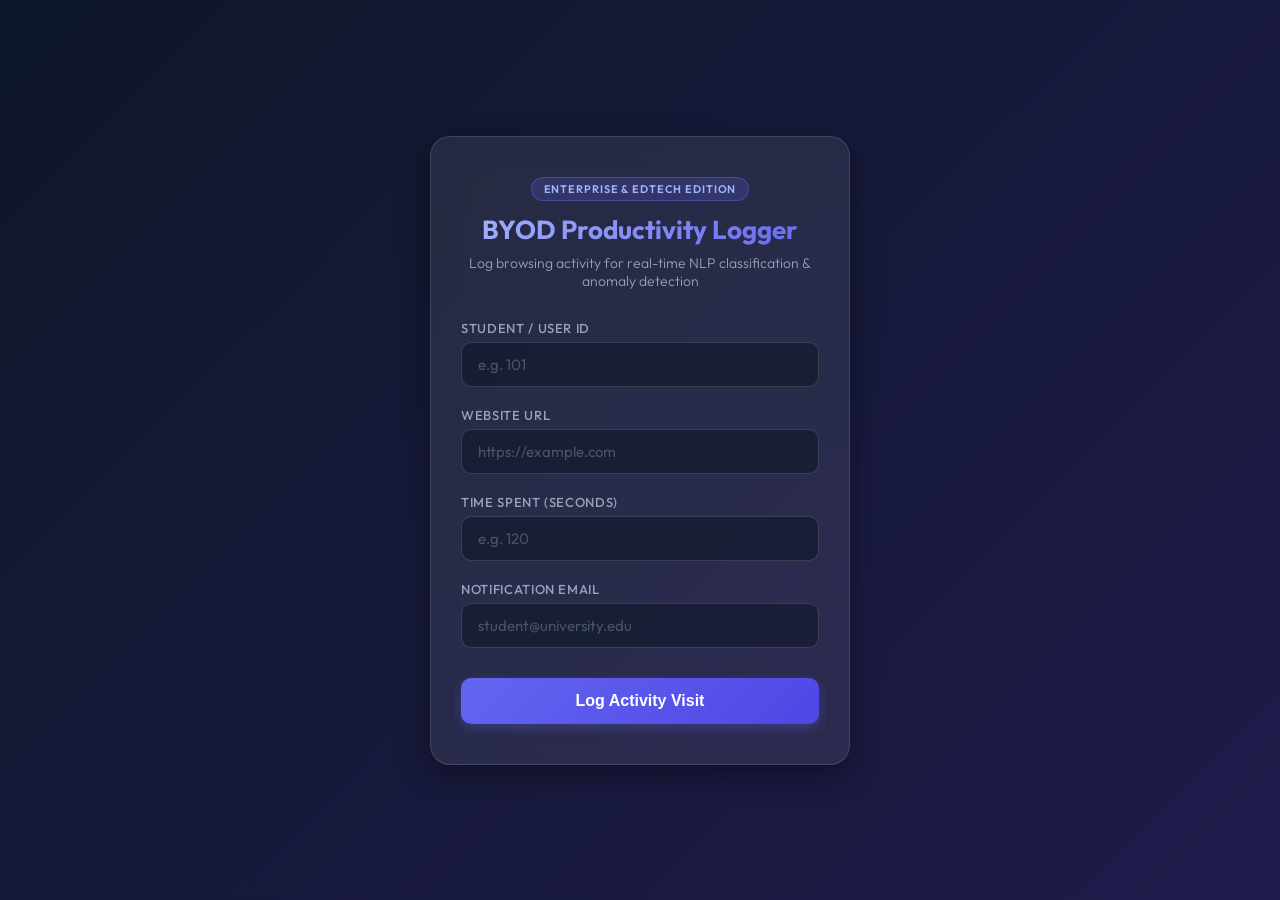
==== frontend/index.html @ 8b5ec577 "refactor: restructure architecture, modularize backend, and add deployment config" ====
<!DOCTYPE html>
<html lang="en">
<head>
    <meta charset="UTF-8">
    <meta name="viewport" content="width=device-width, initial-scale=1.0">
    <title>BYOD Productivity Logger & Anomaly Monitor</title>
    <!-- Google Fonts -->
    <link rel="preconnect" href="https://fonts.googleapis.com">
    <link rel="preconnect" href="https://fonts.gstatic.com" crossorigin>
    <link href="https://fonts.googleapis.com/css2?family=Outfit:wght@300;400;500;600;700&display=swap" rel="stylesheet">
    <!-- Link Styles -->
    <link rel="stylesheet" href="styles.css">
</head>
<body>
    <div class="container">
        <div class="badge">Enterprise & EdTech Edition</div>
        <h1>BYOD Productivity Logger</h1>
        <p class="subtitle">Log browsing activity for real-time NLP classification & anomaly detection</p>
        
        <form id="logForm">
            <label for="user_id">Student / User ID</label>
            <input type="number" id="user_id" placeholder="e.g. 101" required min="1">

            <label for="url">Website URL</label>
            <input type="url" id="url" placeholder="https://example.com" required>

            <label for="time_spent">Time Spent (seconds)</label>
            <input type="number" id="time_spent" placeholder="e.g. 120" required min="1">

            <label for="email">Notification Email</label>
            <input type="email" id="email" placeholder="student@university.edu" required>

            <button type="submit" id="submitBtn">
                <span id="btnText">Log Activity Visit</span>
                <span id="btnSpinner" class="spinner" style="display: none;"></span>
            </button>
        </form>

        <div id="responseMessage"></div>
    </div>

    <script src="app.js"></script>
</body>
</html>
---- frontend/styles.css ----
/* Modern, premium design tokens */
:root {
    --primary-color: #6366F1; /* Indigo */
    --primary-hover: #4F46E5;
    --background-gradient: linear-gradient(135deg, #0F172A 0%, #1E1B4B 100%); /* Deep rich dark gradient */
    --card-background: rgba(255, 255, 255, 0.08); /* Glassmorphism background */
    --card-border: rgba(255, 255, 255, 0.12);
    --text-primary: #F8FAFC;
    --text-secondary: #94A3B8;
    --input-bg: rgba(15, 23, 42, 0.6);
    --input-border: rgba(255, 255, 255, 0.15);
    --input-focus: #818CF8;
    --success-color: #10B981;
    --error-color: #EF4444;
}

* {
    box-sizing: border-box;
    margin: 0;
    padding: 0;
}

body {
    font-family: 'Outfit', sans-serif;
    background: var(--background-gradient);
    color: var(--text-primary);
    display: flex;
    justify-content: center;
    align-items: center;
    min-height: 100vh;
    padding: 20px;
}

.container {
    background: var(--card-background);
    backdrop-filter: blur(16px);
    -webkit-backdrop-filter: blur(16px);
    border: 1px solid var(--card-border);
    padding: 40px 30px;
    border-radius: 20px;
    box-shadow: 0 10px 30px rgba(0, 0, 0, 0.4);
    text-align: center;
    width: 100%;
    max-width: 420px;
    transition: transform 0.3s ease;
}

.container:hover {
    transform: translateY(-2px);
}

.badge {
    display: inline-block;
    padding: 4px 12px;
    border-radius: 999px;
    background: rgba(99, 102, 241, 0.2);
    border: 1px solid rgba(99, 102, 241, 0.4);
    color: #A5B4FC;
    font-size: 11px;
    font-weight: 600;
    letter-spacing: 0.08em;
    text-transform: uppercase;
    margin-bottom: 12px;
}

h1 {
    font-size: 26px;
    font-weight: 700;
    margin-bottom: 8px;
    background: linear-gradient(135deg, #A5B4FC 0%, #6366F1 100%);
    -webkit-background-clip: text;
    background-clip: text;
    color: transparent;
}

.subtitle {
    font-size: 14px;
    color: var(--text-secondary);
    margin-bottom: 30px;
    font-weight: 300;
}

form {
    display: flex;
    flex-direction: column;
    text-align: left;
}

label {
    font-size: 13px;
    font-weight: 500;
    color: var(--text-secondary);
    margin-bottom: 6px;
    text-transform: uppercase;
    letter-spacing: 0.05em;
}

input {
    background: var(--input-bg);
    border: 1px solid var(--input-border);
    color: var(--text-primary);
    padding: 12px 16px;
    margin-bottom: 20px;
    border-radius: 10px;
    font-size: 15px;
    font-family: inherit;
    transition: border-color 0.25s ease, box-shadow 0.25s ease;
}

input::placeholder {
    color: #475569;
}

input:focus {
    outline: none;
    border-color: var(--input-focus);
    box-shadow: 0 0 0 3px rgba(99, 102, 241, 0.2);
}

button {
    background: linear-gradient(135deg, #6366F1 0%, #4F46E5 100%);
    color: white;
    padding: 14px;
    border: none;
    border-radius: 10px;
    font-size: 16px;
    font-weight: 600;
    cursor: pointer;
    margin-top: 10px;
    box-shadow: 0 4px 12px rgba(99, 102, 241, 0.3);
    transition: all 0.25s ease;
}

button:hover {
    transform: translateY(-1px);
    box-shadow: 0 6px 20px rgba(99, 102, 241, 0.4);
    background: linear-gradient(135deg, #4F46E5 0%, #4338CA 100%);
}

button:active {
    transform: translateY(1px);
}

button:disabled {
    opacity: 0.7;
    cursor: not-allowed;
}

.spinner {
    width: 14px;
    height: 14px;
    margin-left: 8px;
    border: 2px solid rgba(255, 255, 255, 0.3);
    border-top-color: #ffffff;
    border-radius: 50%;
    animation: spin 0.8s linear infinite;
    vertical-align: middle;
}

@keyframes spin {
    to { transform: rotate(360deg); }
}

#responseMessage {
    margin-top: 20px;
    font-size: 14px;
    font-weight: 500;
    padding: 12px;
    border-radius: 8px;
    display: none;
    animation: fadeIn 0.3s ease;
}

@keyframes fadeIn {
    from { opacity: 0; transform: translateY(5px); }
    to { opacity: 1; transform: translateY(0); }
}
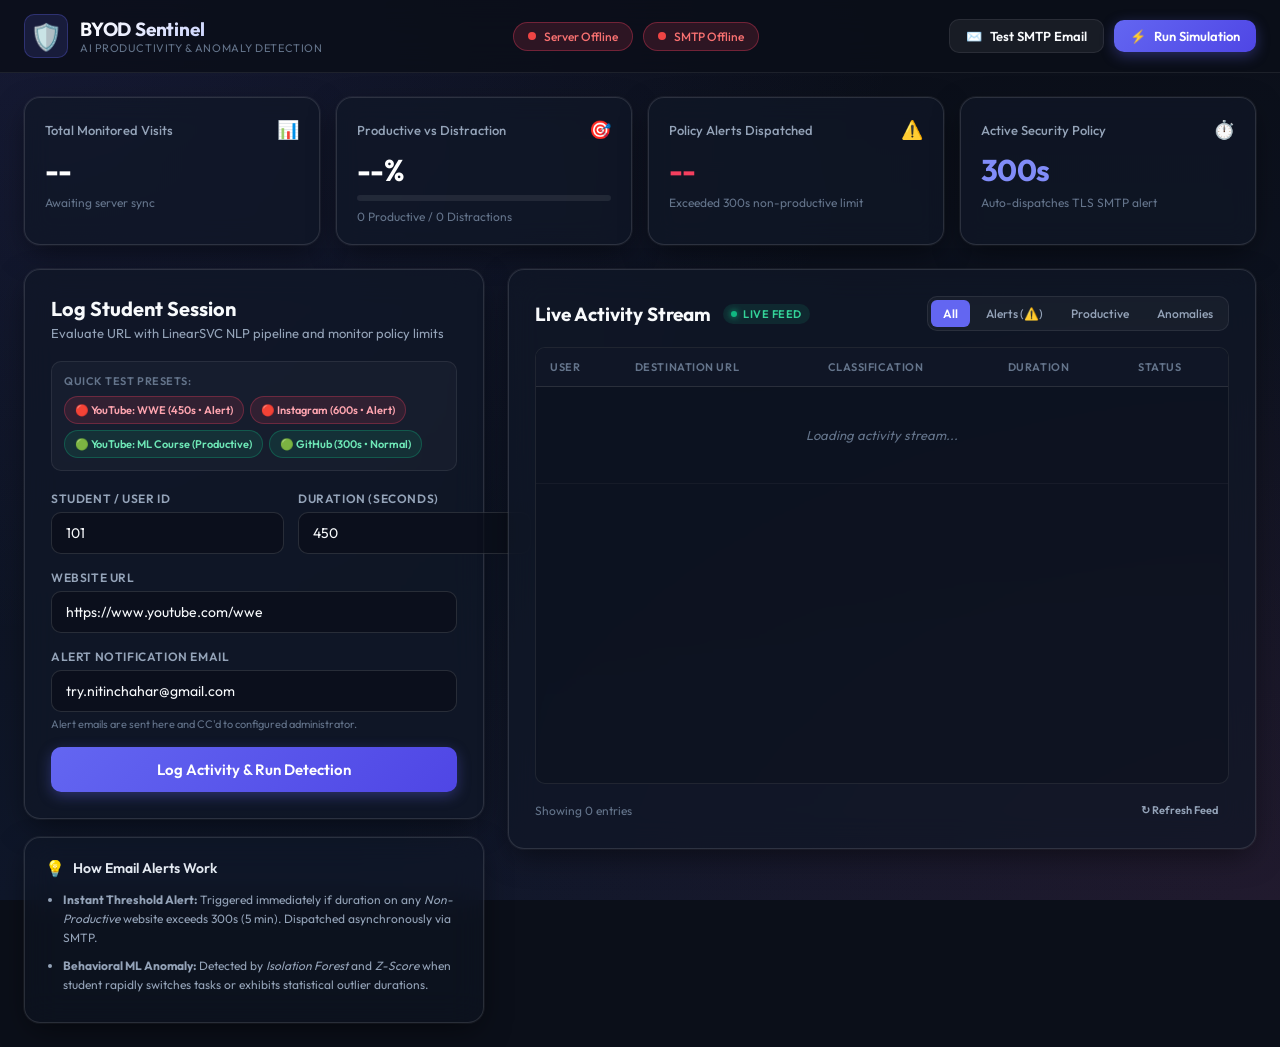
==== commit d0e95f22: "feat: add instant email alerts, educational YouTube detection, and modern UI" ====
--- a/frontend/index.html
+++ b/frontend/index.html
@@ -3,41 +3,245 @@
 <head>
     <meta charset="UTF-8">
     <meta name="viewport" content="width=device-width, initial-scale=1.0">
-    <title>BYOD Productivity Logger & Anomaly Monitor</title>
-    <!-- Google Fonts -->
+    <title>BYOD Sentinel | Intelligent Productivity & Anomaly Monitor</title>
+    <!-- Modern Typography & Icons -->
     <link rel="preconnect" href="https://fonts.googleapis.com">
     <link rel="preconnect" href="https://fonts.gstatic.com" crossorigin>
-    <link href="https://fonts.googleapis.com/css2?family=Outfit:wght@300;400;500;600;700&display=swap" rel="stylesheet">
-    <!-- Link Styles -->
+    <link href="https://fonts.googleapis.com/css2?family=Outfit:wght@300;400;500;600;700&family=JetBrains+Mono:wght@400;500&display=swap" rel="stylesheet">
     <link rel="stylesheet" href="styles.css">
 </head>
 <body>
-    <div class="container">
-        <div class="badge">Enterprise & EdTech Edition</div>
-        <h1>BYOD Productivity Logger</h1>
-        <p class="subtitle">Log browsing activity for real-time NLP classification & anomaly detection</p>
+    <!-- Top Navigation Bar -->
+    <header class="navbar">
+        <div class="nav-container">
+            <div class="brand">
+                <div class="brand-icon">🛡️</div>
+                <div class="brand-text">
+                    <span class="brand-title">BYOD Sentinel</span>
+                    <span class="brand-subtitle">AI Productivity & Anomaly Detection</span>
+                </div>
+            </div>
+
+            <div class="system-status">
+                <div class="status-pill" id="apiStatusPill">
+                    <span class="status-dot"></span>
+                    <span id="apiStatusText">Checking Server...</span>
+                </div>
+                <div class="status-pill" id="smtpStatusPill">
+                    <span class="status-dot"></span>
+                    <span id="smtpStatusText">Checking SMTP...</span>
+                </div>
+            </div>
+
+            <div class="nav-actions">
+                <button class="btn btn-secondary btn-sm" id="btnOpenTestEmail">
+                    <span>✉️</span> Test SMTP Email
+                </button>
+                <button class="btn btn-primary btn-sm" id="btnQuickSimulate">
+                    <span>⚡</span> Run Simulation
+                </button>
+            </div>
+        </div>
+    </header>
+
+    <!-- Main Content Container -->
+    <main class="main-layout">
         
-        <form id="logForm">
-            <label for="user_id">Student / User ID</label>
-            <input type="number" id="user_id" placeholder="e.g. 101" required min="1">
-
-            <label for="url">Website URL</label>
-            <input type="url" id="url" placeholder="https://example.com" required>
-
-            <label for="time_spent">Time Spent (seconds)</label>
-            <input type="number" id="time_spent" placeholder="e.g. 120" required min="1">
-
-            <label for="email">Notification Email</label>
-            <input type="email" id="email" placeholder="student@university.edu" required>
-
-            <button type="submit" id="submitBtn">
-                <span id="btnText">Log Activity Visit</span>
-                <span id="btnSpinner" class="spinner" style="display: none;"></span>
-            </button>
-        </form>
-
-        <div id="responseMessage"></div>
+        <!-- Metrics / KPI Banner -->
+        <section class="metrics-grid">
+            <div class="metric-card">
+                <div class="metric-header">
+                    <span class="metric-title">Total Monitored Visits</span>
+                    <span class="metric-icon">📊</span>
+                </div>
+                <div class="metric-value" id="kpiTotalVisits">--</div>
+                <div class="metric-footer" id="kpiVisitsSubtext">Awaiting server sync</div>
+            </div>
+
+            <div class="metric-card">
+                <div class="metric-header">
+                    <span class="metric-title">Productive vs Distraction</span>
+                    <span class="metric-icon">🎯</span>
+                </div>
+                <div class="metric-value" id="kpiProductivityRatio">--%</div>
+                <div class="progress-bar-container">
+                    <div class="progress-bar-fill" id="productivityProgressBar" style="width: 0%;"></div>
+                </div>
+                <div class="metric-footer" id="kpiRatioSubtext">0 Productive / 0 Distractions</div>
+            </div>
+
+            <div class="metric-card alert-card">
+                <div class="metric-header">
+                    <span class="metric-title">Policy Alerts Dispatched</span>
+                    <span class="metric-icon">⚠️</span>
+                </div>
+                <div class="metric-value alert-text" id="kpiTotalAlerts">--</div>
+                <div class="metric-footer">Exceeded 300s non-productive limit</div>
+            </div>
+
+            <div class="metric-card">
+                <div class="metric-header">
+                    <span class="metric-title">Active Security Policy</span>
+                    <span class="metric-icon">⏱️</span>
+                </div>
+                <div class="metric-value policy-value" id="kpiPolicyThreshold">300s</div>
+                <div class="metric-footer">Auto-dispatches TLS SMTP alert</div>
+            </div>
+        </section>
+
+        <!-- Two-Column Workspace -->
+        <div class="dashboard-columns">
+            
+            <!-- Left Column: Ingestion Engine Form -->
+            <div class="column-left">
+                <div class="card glass-card">
+                    <div class="card-header">
+                        <h2>Log Student Session</h2>
+                        <p class="card-desc">Evaluate URL with LinearSVC NLP pipeline and monitor policy limits</p>
+                    </div>
+
+                    <!-- Quick Testing Presets -->
+                    <div class="presets-section">
+                        <span class="preset-label">Quick Test Presets:</span>
+                        <div class="presets-wrapper">
+                            <button type="button" class="preset-chip chip-alert" data-user="101" data-url="https://www.youtube.com/wwe" data-time="450" data-email="try.nitinchahar@gmail.com">
+                                🔴 YouTube: WWE (450s &bull; Alert)
+                            </button>
+                            <button type="button" class="preset-chip chip-alert" data-user="102" data-url="https://www.instagram.com" data-time="600" data-email="try.nitinchahar@gmail.com">
+                                🔴 Instagram (600s &bull; Alert)
+                            </button>
+                            <button type="button" class="preset-chip chip-prod" data-user="103" data-url="https://www.youtube.com/watch?v=1L420xXpDTg" data-time="500" data-email="try.nitinchahar@gmail.com">
+                                🟢 YouTube: ML Course (Productive)
+                            </button>
+                            <button type="button" class="preset-chip chip-prod" data-user="104" data-url="https://www.github.com" data-time="300" data-email="try.nitinchahar@gmail.com">
+                                🟢 GitHub (300s &bull; Normal)
+                            </button>
+                        </div>
+                    </div>
+
+                    <!-- Main Form -->
+                    <form id="logForm">
+                        <div class="form-row">
+                            <div class="form-group flex-1">
+                                <label for="user_id">Student / User ID</label>
+                                <input type="number" id="user_id" placeholder="e.g. 101" required min="1" value="101">
+                            </div>
+                            <div class="form-group flex-1">
+                                <label for="time_spent">Duration (Seconds)</label>
+                                <input type="number" id="time_spent" placeholder="e.g. 450" required min="1" value="450">
+                            </div>
+                        </div>
+
+                        <div class="form-group">
+                            <label for="url">Website URL</label>
+                            <input type="url" id="url" placeholder="https://example.com" required value="https://www.youtube.com/wwe">
+                        </div>
+
+                        <div class="form-group">
+                            <label for="email">Alert Notification Email</label>
+                            <input type="email" id="email" placeholder="student@university.edu" required value="try.nitinchahar@gmail.com">
+                            <small class="form-hint">Alert emails are sent here and CC'd to configured administrator.</small>
+                        </div>
+
+                        <button type="submit" class="btn btn-primary btn-block" id="submitBtn">
+                            <span id="btnText">Log Activity & Run Detection</span>
+                            <span id="btnSpinner" class="spinner" style="display: none;"></span>
+                        </button>
+                    </form>
+
+                    <!-- Submission Feedback Box -->
+                    <div id="responseMessage" class="response-box" style="display: none;"></div>
+                </div>
+
+                <!-- Email Setup Explainer Card -->
+                <div class="card glass-card info-card">
+                    <div class="info-header">
+                        <span class="info-icon">💡</span>
+                        <h3>How Email Alerts Work</h3>
+                    </div>
+                    <ul class="info-list">
+                        <li><strong>Instant Threshold Alert:</strong> Triggered immediately if duration on any <em>Non-Productive</em> website exceeds 300s (5 min). Dispatched asynchronously via SMTP.</li>
+                        <li><strong>Behavioral ML Anomaly:</strong> Detected by <em>Isolation Forest</em> and <em>Z-Score</em> when student rapidly switches tasks or exhibits statistical outlier durations.</li>
+                    </ul>
+                </div>
+            </div>
+
+            <!-- Right Column: Live Stream & Anomaly Monitor -->
+            <div class="column-right">
+                <div class="card glass-card stream-card">
+                    <div class="stream-header">
+                        <div class="stream-title-group">
+                            <h2>Live Activity Stream</h2>
+                            <span class="live-indicator"><span class="pulse-dot"></span> Live Feed</span>
+                        </div>
+
+                        <div class="tab-filters">
+                            <button class="tab-btn active" data-filter="all">All</button>
+                            <button class="tab-btn" data-filter="alerts">Alerts (⚠️)</button>
+                            <button class="tab-btn" data-filter="productive">Productive</button>
+                            <button class="tab-btn" data-filter="anomalies">Anomalies</button>
+                        </div>
+                    </div>
+
+                    <!-- Logs Table Container -->
+                    <div class="table-wrapper" id="logsTableContainer">
+                        <table class="data-table">
+                            <thead>
+                                <tr>
+                                    <th>User</th>
+                                    <th>Destination URL</th>
+                                    <th>Classification</th>
+                                    <th>Duration</th>
+                                    <th>Status</th>
+                                </tr>
+                            </thead>
+                            <tbody id="logsTableBody">
+                                <tr>
+                                    <td colspan="5" class="table-empty">Loading activity stream...</td>
+                                </tr>
+                            </tbody>
+                        </table>
+                    </div>
+
+                    <div class="stream-footer">
+                        <span id="logsCountText">Showing 0 entries</span>
+                        <button class="btn btn-ghost btn-xs" id="btnRefreshLogs">↻ Refresh Feed</button>
+                    </div>
+                </div>
+            </div>
+
+        </div>
+    </main>
+
+    <!-- Modal for Testing SMTP Email Connection -->
+    <div class="modal-overlay" id="emailModal" style="display: none;">
+        <div class="modal-content glass-card">
+            <div class="modal-header">
+                <h3>Test SMTP Email Alert Dispatcher</h3>
+                <button class="btn-close" id="btnCloseEmailModal">&times;</button>
+            </div>
+            <div class="modal-body">
+                <p class="modal-desc">
+                    Send a test TLS email using the configured SMTP sender account in your <code>.env</code> file.
+                </p>
+                <div class="form-group">
+                    <label for="testEmailRecipient">Recipient Email Address</label>
+                    <input type="email" id="testEmailRecipient" placeholder="try.nitinchahar@gmail.com" value="try.nitinchahar@gmail.com">
+                </div>
+                <div id="testEmailFeedback" class="test-email-feedback" style="display: none;"></div>
+            </div>
+            <div class="modal-footer">
+                <button class="btn btn-secondary" id="btnCancelEmailModal">Cancel</button>
+                <button class="btn btn-primary" id="btnExecuteTestEmail">
+                    <span id="testEmailBtnText">Send Test Email</span>
+                    <span id="testEmailSpinner" class="spinner" style="display: none;"></span>
+                </button>
+            </div>
+        </div>
     </div>
+
+    <!-- Toast Notifications -->
+    <div class="toast-container" id="toastContainer"></div>
 
     <script src="app.js"></script>
 </body>
--- a/frontend/styles.css
+++ b/frontend/styles.css
@@ -1,17 +1,42 @@
-/* Modern, premium design tokens */
+/* ==========================================================================
+   BYOD Sentinel - Production-Grade Design System & Glassmorphism Theme
+   ========================================================================== */
+
 :root {
-    --primary-color: #6366F1; /* Indigo */
-    --primary-hover: #4F46E5;
-    --background-gradient: linear-gradient(135deg, #0F172A 0%, #1E1B4B 100%); /* Deep rich dark gradient */
-    --card-background: rgba(255, 255, 255, 0.08); /* Glassmorphism background */
-    --card-border: rgba(255, 255, 255, 0.12);
+    --bg-base: #0B0F19;
+    --bg-surface: #111827;
+    --bg-card: rgba(17, 24, 39, 0.7);
+    --bg-card-hover: rgba(30, 41, 59, 0.75);
+    --border-subtle: rgba(255, 255, 255, 0.08);
+    --border-card: rgba(255, 255, 255, 0.12);
+    --border-focus: #6366F1;
+
     --text-primary: #F8FAFC;
     --text-secondary: #94A3B8;
-    --input-bg: rgba(15, 23, 42, 0.6);
-    --input-border: rgba(255, 255, 255, 0.15);
-    --input-focus: #818CF8;
-    --success-color: #10B981;
-    --error-color: #EF4444;
+    --text-muted: #64748B;
+
+    --primary: #6366F1;
+    --primary-hover: #4F46E5;
+    --primary-subtle: rgba(99, 102, 241, 0.15);
+
+    --success: #10B981;
+    --success-subtle: rgba(16, 185, 129, 0.15);
+    --success-border: rgba(16, 185, 129, 0.35);
+
+    --danger: #F43F5E;
+    --danger-subtle: rgba(244, 63, 94, 0.15);
+    --danger-border: rgba(244, 63, 94, 0.35);
+
+    --warning: #F59E0B;
+    --warning-subtle: rgba(245, 158, 11, 0.15);
+
+    --radius-sm: 6px;
+    --radius-md: 10px;
+    --radius-lg: 16px;
+    --radius-full: 9999px;
+
+    --shadow-card: 0 10px 30px -5px rgba(0, 0, 0, 0.5), 0 0 0 1px rgba(255, 255, 255, 0.06);
+    --shadow-dropdown: 0 20px 25px -5px rgba(0, 0, 0, 0.6);
 }
 
 * {
@@ -21,157 +46,832 @@
 }
 
 body {
-    font-family: 'Outfit', sans-serif;
-    background: var(--background-gradient);
+    font-family: 'Outfit', -apple-system, BlinkMacSystemFont, 'Segoe UI', Roboto, sans-serif;
+    background-color: var(--bg-base);
+    background-image: 
+        radial-gradient(at 0% 0%, rgba(99, 102, 241, 0.12) 0px, transparent 50%),
+        radial-gradient(at 100% 100%, rgba(244, 63, 94, 0.08) 0px, transparent 50%),
+        linear-gradient(180deg, #0B0F19 0%, #0F172A 100%);
+    background-attachment: fixed;
     color: var(--text-primary);
-    display: flex;
-    justify-content: center;
-    align-items: center;
     min-height: 100vh;
-    padding: 20px;
-}
-
-.container {
-    background: var(--card-background);
+    display: flex;
+    flex-direction: column;
+}
+
+/* ==========================================================================
+   Navigation Bar
+   ========================================================================== */
+
+.navbar {
+    background: rgba(11, 15, 25, 0.85);
     backdrop-filter: blur(16px);
     -webkit-backdrop-filter: blur(16px);
-    border: 1px solid var(--card-border);
-    padding: 40px 30px;
-    border-radius: 20px;
-    box-shadow: 0 10px 30px rgba(0, 0, 0, 0.4);
-    text-align: center;
-    width: 100%;
-    max-width: 420px;
-    transition: transform 0.3s ease;
-}
-
-.container:hover {
-    transform: translateY(-2px);
-}
-
-.badge {
-    display: inline-block;
-    padding: 4px 12px;
-    border-radius: 999px;
-    background: rgba(99, 102, 241, 0.2);
-    border: 1px solid rgba(99, 102, 241, 0.4);
-    color: #A5B4FC;
-    font-size: 11px;
-    font-weight: 600;
-    letter-spacing: 0.08em;
-    text-transform: uppercase;
-    margin-bottom: 12px;
-}
-
-h1 {
+    border-bottom: 1px solid var(--border-subtle);
+    position: sticky;
+    top: 0;
+    z-index: 100;
+}
+
+.nav-container {
+    max-width: 1400px;
+    margin: 0 auto;
+    padding: 14px 24px;
+    display: flex;
+    justify-content: space-between;
+    align-items: center;
+    gap: 16px;
+}
+
+.brand {
+    display: flex;
+    align-items: center;
+    gap: 12px;
+}
+
+.brand-icon {
     font-size: 26px;
+    background: var(--primary-subtle);
+    border: 1px solid rgba(99, 102, 241, 0.3);
+    border-radius: var(--radius-md);
+    width: 44px;
+    height: 44px;
+    display: flex;
+    align-items: center;
+    justify-content: center;
+}
+
+.brand-text {
+    display: flex;
+    flex-direction: column;
+}
+
+.brand-title {
+    font-size: 19px;
     font-weight: 700;
-    margin-bottom: 8px;
-    background: linear-gradient(135deg, #A5B4FC 0%, #6366F1 100%);
+    letter-spacing: -0.01em;
+    background: linear-gradient(135deg, #FFFFFF 0%, #A5B4FC 100%);
     -webkit-background-clip: text;
     background-clip: text;
     color: transparent;
 }
 
-.subtitle {
+.brand-subtitle {
+    font-size: 11px;
+    color: var(--text-muted);
+    font-weight: 400;
+    text-transform: uppercase;
+    letter-spacing: 0.05em;
+}
+
+.system-status {
+    display: flex;
+    align-items: center;
+    gap: 10px;
+}
+
+.status-pill {
+    display: inline-flex;
+    align-items: center;
+    gap: 8px;
+    padding: 6px 14px;
+    border-radius: var(--radius-full);
+    font-size: 12px;
+    font-weight: 500;
+    background: rgba(255, 255, 255, 0.04);
+    border: 1px solid var(--border-subtle);
+    color: var(--text-secondary);
+    transition: all 0.2s ease;
+}
+
+.status-pill .status-dot {
+    width: 8px;
+    height: 8px;
+    border-radius: 50%;
+    background: var(--text-muted);
+}
+
+.status-pill.online {
+    background: var(--success-subtle);
+    border-color: var(--success-border);
+    color: #34D399;
+}
+.status-pill.online .status-dot {
+    background: #10B981;
+    box-shadow: 0 0 8px #10B981;
+}
+
+.status-pill.warning {
+    background: var(--warning-subtle);
+    border-color: rgba(245, 158, 11, 0.3);
+    color: #FBBF24;
+}
+.status-pill.warning .status-dot {
+    background: #F59E0B;
+}
+
+.status-pill.offline {
+    background: var(--danger-subtle);
+    border-color: var(--danger-border);
+    color: #F87171;
+}
+.status-pill.offline .status-dot {
+    background: #EF4444;
+}
+
+.nav-actions {
+    display: flex;
+    align-items: center;
+    gap: 10px;
+}
+
+/* ==========================================================================
+   Buttons
+   ========================================================================== */
+
+.btn {
+    display: inline-flex;
+    align-items: center;
+    justify-content: center;
+    gap: 8px;
+    font-family: inherit;
+    font-weight: 600;
+    border: none;
+    cursor: pointer;
+    border-radius: var(--radius-md);
+    transition: all 0.2s ease;
+    text-decoration: none;
+}
+
+.btn-sm {
+    padding: 8px 16px;
+    font-size: 13px;
+}
+
+.btn-xs {
+    padding: 4px 10px;
+    font-size: 11px;
+    border-radius: var(--radius-sm);
+}
+
+.btn-block {
+    width: 100%;
+    padding: 13px;
+    font-size: 15px;
+}
+
+.btn-primary {
+    background: linear-gradient(135deg, #6366F1 0%, #4F46E5 100%);
+    color: #FFFFFF;
+    box-shadow: 0 4px 14px rgba(99, 102, 241, 0.35);
+}
+.btn-primary:hover {
+    background: linear-gradient(135deg, #4F46E5 0%, #4338CA 100%);
+    transform: translateY(-1px);
+    box-shadow: 0 6px 18px rgba(99, 102, 241, 0.45);
+}
+
+.btn-secondary {
+    background: rgba(255, 255, 255, 0.06);
+    border: 1px solid var(--border-subtle);
+    color: var(--text-primary);
+}
+.btn-secondary:hover {
+    background: rgba(255, 255, 255, 0.1);
+    border-color: rgba(255, 255, 255, 0.2);
+}
+
+.btn-ghost {
+    background: transparent;
+    border: 1px solid transparent;
+    color: var(--text-secondary);
+}
+.btn-ghost:hover {
+    background: rgba(255, 255, 255, 0.06);
+    color: var(--text-primary);
+}
+
+/* ==========================================================================
+   Main Layout & Grid
+   ========================================================================== */
+
+.main-layout {
+    max-width: 1400px;
+    width: 100%;
+    margin: 0 auto;
+    padding: 24px;
+    display: flex;
+    flex-direction: column;
+    gap: 24px;
+    flex: 1;
+}
+
+/* Metrics Grid */
+.metrics-grid {
+    display: grid;
+    grid-template-columns: repeat(auto-fit, minmax(240px, 1fr));
+    gap: 16px;
+}
+
+.metric-card {
+    background: var(--bg-card);
+    backdrop-filter: blur(12px);
+    border: 1px solid var(--border-card);
+    border-radius: var(--radius-lg);
+    padding: 20px;
+    box-shadow: var(--shadow-card);
+    display: flex;
+    flex-direction: column;
+    transition: transform 0.2s ease, border-color 0.2s ease;
+}
+.metric-card:hover {
+    transform: translateY(-2px);
+    border-color: rgba(255, 255, 255, 0.2);
+}
+
+.metric-header {
+    display: flex;
+    justify-content: space-between;
+    align-items: center;
+    margin-bottom: 10px;
+}
+
+.metric-title {
+    font-size: 13px;
+    color: var(--text-secondary);
+    font-weight: 500;
+}
+
+.metric-icon {
+    font-size: 18px;
+}
+
+.metric-value {
+    font-size: 30px;
+    font-weight: 700;
+    color: #FFFFFF;
+    letter-spacing: -0.02em;
+    margin-bottom: 6px;
+}
+
+.metric-value.alert-text {
+    color: var(--danger);
+}
+
+.metric-value.policy-value {
+    color: #818CF8;
+}
+
+.metric-footer {
+    font-size: 12px;
+    color: var(--text-muted);
+}
+
+/* Progress Bar */
+.progress-bar-container {
+    height: 6px;
+    background: rgba(255, 255, 255, 0.08);
+    border-radius: var(--radius-full);
+    overflow: hidden;
+    margin-bottom: 8px;
+}
+
+.progress-bar-fill {
+    height: 100%;
+    background: linear-gradient(90deg, #10B981, #6366F1);
+    border-radius: var(--radius-full);
+    transition: width 0.4s ease;
+}
+
+/* Dashboard Columns */
+.dashboard-columns {
+    display: grid;
+    grid-template-columns: 460px 1fr;
+    gap: 24px;
+    align-items: start;
+}
+
+/* Glass Card */
+.glass-card {
+    background: var(--bg-card);
+    backdrop-filter: blur(16px);
+    -webkit-backdrop-filter: blur(16px);
+    border: 1px solid var(--border-card);
+    border-radius: var(--radius-lg);
+    padding: 26px;
+    box-shadow: var(--shadow-card);
+}
+
+.card-header {
+    margin-bottom: 20px;
+}
+
+.card-header h2 {
+    font-size: 20px;
+    font-weight: 700;
+    margin-bottom: 4px;
+}
+
+.card-desc {
+    font-size: 13px;
+    color: var(--text-secondary);
+}
+
+/* Presets Chips */
+.presets-section {
+    background: rgba(255, 255, 255, 0.03);
+    border: 1px solid var(--border-subtle);
+    border-radius: var(--radius-md);
+    padding: 12px;
+    margin-bottom: 20px;
+}
+
+.preset-label {
+    display: block;
+    font-size: 11px;
+    font-weight: 600;
+    text-transform: uppercase;
+    letter-spacing: 0.05em;
+    color: var(--text-muted);
+    margin-bottom: 8px;
+}
+
+.presets-wrapper {
+    display: flex;
+    flex-wrap: wrap;
+    gap: 6px;
+}
+
+.preset-chip {
+    font-family: inherit;
+    font-size: 11px;
+    font-weight: 600;
+    padding: 6px 10px;
+    border-radius: var(--radius-full);
+    border: 1px solid transparent;
+    cursor: pointer;
+    transition: all 0.15s ease;
+}
+
+.chip-alert {
+    background: rgba(244, 63, 94, 0.12);
+    border-color: rgba(244, 63, 94, 0.3);
+    color: #FDA4AF;
+}
+.chip-alert:hover {
+    background: rgba(244, 63, 94, 0.22);
+    transform: translateY(-1px);
+}
+
+.chip-prod {
+    background: rgba(16, 185, 129, 0.12);
+    border-color: rgba(16, 185, 129, 0.3);
+    color: #6EE7B7;
+}
+.chip-prod:hover {
+    background: rgba(16, 185, 129, 0.22);
+    transform: translateY(-1px);
+}
+
+/* Forms */
+.form-row {
+    display: flex;
+    gap: 14px;
+}
+
+.flex-1 {
+    flex: 1;
+}
+
+.form-group {
+    display: flex;
+    flex-direction: column;
+    margin-bottom: 16px;
+}
+
+label {
+    font-size: 12px;
+    font-weight: 600;
+    text-transform: uppercase;
+    letter-spacing: 0.05em;
+    color: var(--text-secondary);
+    margin-bottom: 6px;
+}
+
+input {
+    background: rgba(11, 15, 25, 0.7);
+    border: 1px solid var(--border-card);
+    border-radius: var(--radius-md);
+    padding: 11px 14px;
+    color: var(--text-primary);
     font-size: 14px;
+    font-family: inherit;
+    transition: border-color 0.2s ease, box-shadow 0.2s ease;
+}
+input::placeholder {
+    color: var(--text-muted);
+}
+input:focus {
+    outline: none;
+    border-color: var(--border-focus);
+    box-shadow: 0 0 0 3px rgba(99, 102, 241, 0.2);
+}
+
+.form-hint {
+    font-size: 11px;
+    color: var(--text-muted);
+    margin-top: 5px;
+}
+
+.response-box {
+    margin-top: 18px;
+    padding: 16px;
+    border-radius: var(--radius-md);
+    font-size: 13px;
+    animation: fadeIn 0.3s ease;
+}
+
+/* Info Card */
+.info-card {
+    margin-top: 18px;
+    padding: 20px;
+    background: rgba(17, 24, 39, 0.4);
+}
+.info-header {
+    display: flex;
+    align-items: center;
+    gap: 8px;
+    margin-bottom: 12px;
+}
+.info-header h3 {
+    font-size: 14px;
+    font-weight: 600;
+    color: #E2E8F0;
+}
+.info-list {
+    padding-left: 18px;
+    font-size: 12px;
     color: var(--text-secondary);
-    margin-bottom: 30px;
-    font-weight: 300;
-}
-
-form {
+    line-height: 1.6;
+}
+.info-list li {
+    margin-bottom: 8px;
+}
+
+/* Stream / Table Card */
+.stream-card {
     display: flex;
     flex-direction: column;
-    text-align: left;
-}
-
-label {
-    font-size: 13px;
+    height: 100%;
+    min-height: 580px;
+}
+
+.stream-header {
+    display: flex;
+    justify-content: space-between;
+    align-items: center;
+    flex-wrap: wrap;
+    gap: 12px;
+    margin-bottom: 16px;
+}
+
+.stream-title-group {
+    display: flex;
+    align-items: center;
+    gap: 12px;
+}
+.stream-title-group h2 {
+    font-size: 19px;
+    font-weight: 700;
+}
+
+.live-indicator {
+    display: inline-flex;
+    align-items: center;
+    gap: 6px;
+    font-size: 11px;
+    font-weight: 600;
+    color: #34D399;
+    text-transform: uppercase;
+    letter-spacing: 0.05em;
+    background: rgba(16, 185, 129, 0.12);
+    padding: 3px 8px;
+    border-radius: var(--radius-full);
+}
+
+.pulse-dot {
+    width: 6px;
+    height: 6px;
+    border-radius: 50%;
+    background: #10B981;
+    box-shadow: 0 0 6px #10B981;
+    animation: pulse 1.8s infinite;
+}
+
+.tab-filters {
+    display: flex;
+    gap: 4px;
+    background: rgba(255, 255, 255, 0.04);
+    padding: 3px;
+    border-radius: var(--radius-md);
+    border: 1px solid var(--border-subtle);
+}
+
+.tab-btn {
+    background: transparent;
+    border: none;
+    padding: 6px 12px;
+    font-size: 12px;
     font-weight: 500;
     color: var(--text-secondary);
-    margin-bottom: 6px;
+    border-radius: var(--radius-sm);
+    cursor: pointer;
+    font-family: inherit;
+    transition: all 0.15s ease;
+}
+.tab-btn:hover {
+    color: var(--text-primary);
+}
+.tab-btn.active {
+    background: var(--primary);
+    color: #FFFFFF;
+    font-weight: 600;
+}
+
+/* Table */
+.table-wrapper {
+    flex: 1;
+    overflow-y: auto;
+    max-height: 480px;
+    border: 1px solid var(--border-subtle);
+    border-radius: var(--radius-md);
+    background: rgba(11, 15, 25, 0.4);
+}
+
+.data-table {
+    width: 100%;
+    border-collapse: collapse;
+    font-size: 13px;
+    text-align: left;
+}
+
+.data-table th {
+    background: rgba(17, 24, 39, 0.9);
+    padding: 12px 14px;
+    color: var(--text-muted);
+    font-weight: 600;
     text-transform: uppercase;
+    font-size: 11px;
     letter-spacing: 0.05em;
-}
-
-input {
-    background: var(--input-bg);
-    border: 1px solid var(--input-border);
-    color: var(--text-primary);
-    padding: 12px 16px;
-    margin-bottom: 20px;
-    border-radius: 10px;
-    font-size: 15px;
-    font-family: inherit;
-    transition: border-color 0.25s ease, box-shadow 0.25s ease;
-}
-
-input::placeholder {
-    color: #475569;
-}
-
-input:focus {
-    outline: none;
-    border-color: var(--input-focus);
-    box-shadow: 0 0 0 3px rgba(99, 102, 241, 0.2);
-}
-
-button {
-    background: linear-gradient(135deg, #6366F1 0%, #4F46E5 100%);
-    color: white;
-    padding: 14px;
+    position: sticky;
+    top: 0;
+    z-index: 10;
+    border-bottom: 1px solid var(--border-card);
+}
+
+.data-table td {
+    padding: 12px 14px;
+    border-bottom: 1px solid rgba(255, 255, 255, 0.04);
+    vertical-align: middle;
+}
+
+.data-table tr:hover td {
+    background: rgba(255, 255, 255, 0.02);
+}
+
+.table-empty {
+    text-align: center;
+    padding: 40px !important;
+    color: var(--text-muted);
+    font-style: italic;
+}
+
+.user-badge {
+    font-family: 'JetBrains Mono', monospace;
+    font-size: 12px;
+    background: rgba(255, 255, 255, 0.06);
+    padding: 3px 7px;
+    border-radius: 4px;
+    font-weight: 600;
+    color: #A5B4FC;
+}
+
+.url-cell {
+    max-width: 260px;
+    overflow: hidden;
+    text-overflow: ellipsis;
+    white-space: nowrap;
+}
+.url-cell a {
+    color: #60A5FA;
+    text-decoration: none;
+}
+.url-cell a:hover {
+    text-decoration: underline;
+}
+
+.tag {
+    display: inline-block;
+    padding: 3px 9px;
+    border-radius: var(--radius-full);
+    font-size: 11px;
+    font-weight: 600;
+}
+.tag-prod {
+    background: var(--success-subtle);
+    color: #34D399;
+    border: 1px solid var(--success-border);
+}
+.tag-danger {
+    background: var(--danger-subtle);
+    color: #F87171;
+    border: 1px solid var(--danger-border);
+}
+
+.badge-alert {
+    background: rgba(244, 63, 94, 0.2);
+    color: #F43F5E;
+    border: 1px solid rgba(244, 63, 94, 0.4);
+    padding: 3px 8px;
+    border-radius: var(--radius-full);
+    font-size: 11px;
+    font-weight: 700;
+}
+.badge-normal {
+    color: var(--text-muted);
+    font-size: 11px;
+}
+
+.stream-footer {
+    display: flex;
+    justify-content: space-between;
+    align-items: center;
+    margin-top: 14px;
+    font-size: 12px;
+    color: var(--text-muted);
+}
+
+/* ==========================================================================
+   Modal Dialog
+   ========================================================================== */
+
+.modal-overlay {
+    position: fixed;
+    top: 0;
+    left: 0;
+    right: 0;
+    bottom: 0;
+    background: rgba(0, 0, 0, 0.7);
+    backdrop-filter: blur(8px);
+    display: flex;
+    align-items: center;
+    justify-content: center;
+    z-index: 1000;
+    padding: 20px;
+}
+
+.modal-content {
+    width: 100%;
+    max-width: 480px;
+    animation: modalIn 0.25s ease;
+}
+
+.modal-header {
+    display: flex;
+    justify-content: space-between;
+    align-items: center;
+    margin-bottom: 16px;
+}
+.modal-header h3 {
+    font-size: 17px;
+    font-weight: 700;
+}
+
+.btn-close {
+    background: transparent;
     border: none;
-    border-radius: 10px;
-    font-size: 16px;
-    font-weight: 600;
+    font-size: 22px;
+    color: var(--text-muted);
     cursor: pointer;
-    margin-top: 10px;
-    box-shadow: 0 4px 12px rgba(99, 102, 241, 0.3);
-    transition: all 0.25s ease;
-}
-
-button:hover {
-    transform: translateY(-1px);
-    box-shadow: 0 6px 20px rgba(99, 102, 241, 0.4);
-    background: linear-gradient(135deg, #4F46E5 0%, #4338CA 100%);
-}
-
-button:active {
-    transform: translateY(1px);
-}
-
-button:disabled {
-    opacity: 0.7;
-    cursor: not-allowed;
-}
-
+    line-height: 1;
+}
+.btn-close:hover {
+    color: #FFFFFF;
+}
+
+.modal-desc {
+    font-size: 13px;
+    color: var(--text-secondary);
+    line-height: 1.5;
+    margin-bottom: 16px;
+}
+
+.modal-footer {
+    display: flex;
+    justify-content: flex-end;
+    gap: 10px;
+    margin-top: 20px;
+}
+
+.test-email-feedback {
+    margin-top: 12px;
+    padding: 12px;
+    border-radius: var(--radius-md);
+    font-size: 12px;
+    line-height: 1.5;
+}
+
+/* ==========================================================================
+   Toast Notification System
+   ========================================================================== */
+
+.toast-container {
+    position: fixed;
+    bottom: 24px;
+    right: 24px;
+    display: flex;
+    flex-direction: column;
+    gap: 10px;
+    z-index: 2000;
+}
+
+.toast {
+    background: rgba(17, 24, 39, 0.95);
+    backdrop-filter: blur(12px);
+    border: 1px solid var(--border-card);
+    border-radius: var(--radius-md);
+    padding: 14px 18px;
+    box-shadow: 0 10px 25px rgba(0, 0, 0, 0.5);
+    color: #FFFFFF;
+    font-size: 13px;
+    display: flex;
+    align-items: center;
+    gap: 12px;
+    min-width: 320px;
+    max-width: 440px;
+    animation: toastIn 0.3s ease;
+}
+
+.toast.toast-success {
+    border-color: var(--success-border);
+}
+.toast.toast-error {
+    border-color: var(--danger-border);
+}
+
+/* Spinner */
 .spinner {
     width: 14px;
     height: 14px;
-    margin-left: 8px;
     border: 2px solid rgba(255, 255, 255, 0.3);
-    border-top-color: #ffffff;
+    border-top-color: #FFFFFF;
     border-radius: 50%;
     animation: spin 0.8s linear infinite;
-    vertical-align: middle;
-}
-
-@keyframes spin {
-    to { transform: rotate(360deg); }
-}
-
-#responseMessage {
-    margin-top: 20px;
-    font-size: 14px;
-    font-weight: 500;
-    padding: 12px;
-    border-radius: 8px;
-    display: none;
-    animation: fadeIn 0.3s ease;
-}
-
+    display: inline-block;
+}
+
+/* Animations */
+@keyframes spin { to { transform: rotate(360deg); } }
+@keyframes pulse {
+    0%, 100% { opacity: 1; transform: scale(1); }
+    50% { opacity: 0.4; transform: scale(0.9); }
+}
 @keyframes fadeIn {
-    from { opacity: 0; transform: translateY(5px); }
+    from { opacity: 0; transform: translateY(6px); }
     to { opacity: 1; transform: translateY(0); }
 }
+@keyframes modalIn {
+    from { opacity: 0; transform: scale(0.95); }
+    to { opacity: 1; transform: scale(1); }
+}
+@keyframes toastIn {
+    from { opacity: 0; transform: translateX(20px); }
+    to { opacity: 1; transform: translateX(0); }
+}
+
+/* ==========================================================================
+   Responsive Adaptations
+   ========================================================================== */
+
+@media (max-width: 1024px) {
+    .dashboard-columns {
+        grid-template-columns: 1fr;
+    }
+    .system-status {
+        display: none;
+    }
+}
+
+@media (max-width: 640px) {
+    .nav-container {
+        flex-direction: column;
+        align-items: flex-start;
+    }
+    .nav-actions {
+        width: 100%;
+        justify-content: flex-start;
+    }
+    .metrics-grid {
+        grid-template-columns: 1fr 1fr;
+    }
+}
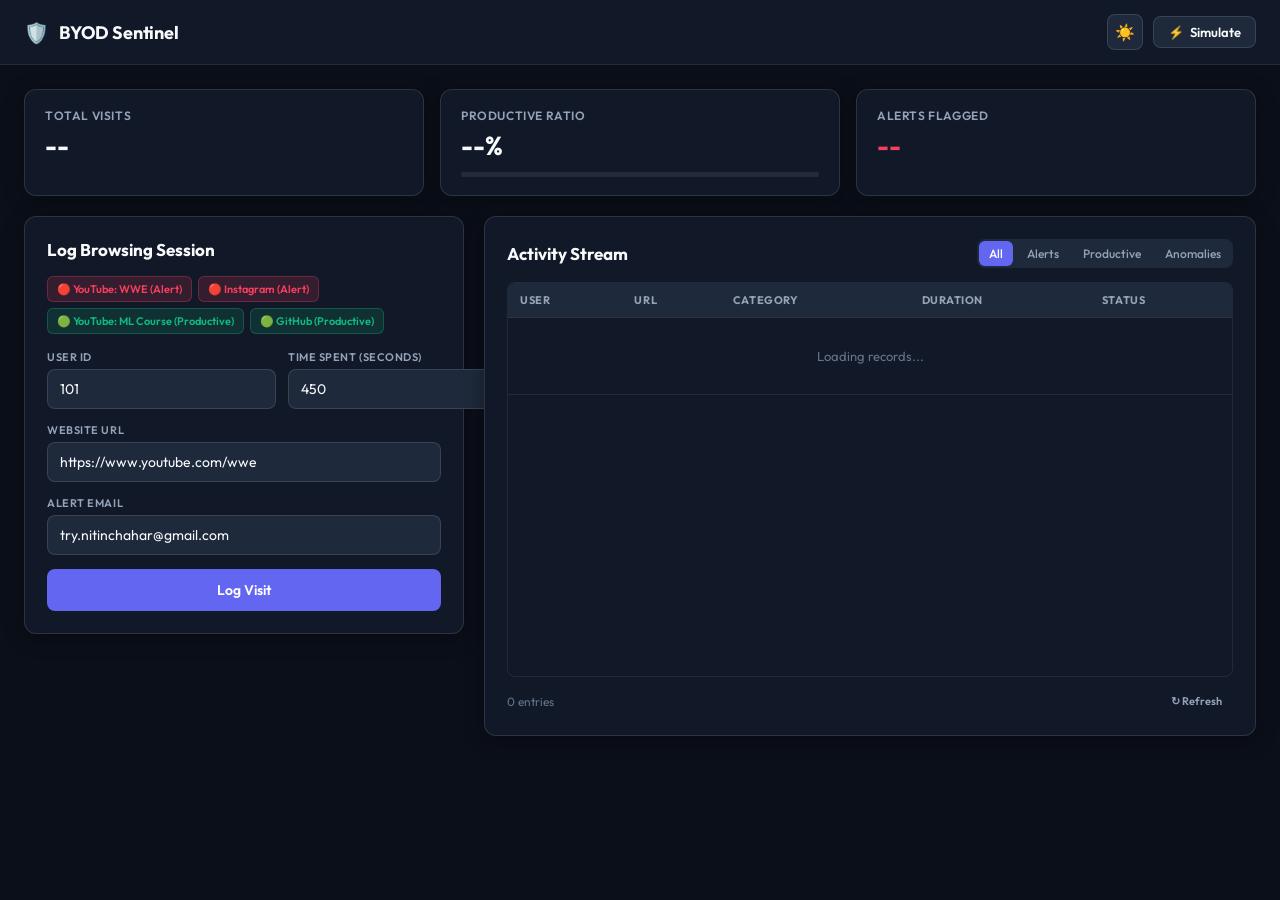
==== commit a35111e2: "refactor(ui): streamline interface, add theme toggle, and improve smtp resilience" ====
--- a/frontend/index.html
+++ b/frontend/index.html
@@ -1,134 +1,91 @@
 <!DOCTYPE html>
-<html lang="en">
+<html lang="en" data-theme="dark">
 <head>
     <meta charset="UTF-8">
     <meta name="viewport" content="width=device-width, initial-scale=1.0">
-    <title>BYOD Sentinel | Intelligent Productivity & Anomaly Monitor</title>
-    <!-- Modern Typography & Icons -->
+    <title>BYOD Sentinel</title>
     <link rel="preconnect" href="https://fonts.googleapis.com">
     <link rel="preconnect" href="https://fonts.gstatic.com" crossorigin>
     <link href="https://fonts.googleapis.com/css2?family=Outfit:wght@300;400;500;600;700&family=JetBrains+Mono:wght@400;500&display=swap" rel="stylesheet">
     <link rel="stylesheet" href="styles.css">
 </head>
 <body>
-    <!-- Top Navigation Bar -->
     <header class="navbar">
         <div class="nav-container">
             <div class="brand">
-                <div class="brand-icon">🛡️</div>
-                <div class="brand-text">
-                    <span class="brand-title">BYOD Sentinel</span>
-                    <span class="brand-subtitle">AI Productivity & Anomaly Detection</span>
-                </div>
-            </div>
-
-            <div class="system-status">
-                <div class="status-pill" id="apiStatusPill">
-                    <span class="status-dot"></span>
-                    <span id="apiStatusText">Checking Server...</span>
-                </div>
-                <div class="status-pill" id="smtpStatusPill">
-                    <span class="status-dot"></span>
-                    <span id="smtpStatusText">Checking SMTP...</span>
-                </div>
+                <span class="brand-icon">🛡️</span>
+                <span class="brand-title">BYOD Sentinel</span>
             </div>
 
             <div class="nav-actions">
-                <button class="btn btn-secondary btn-sm" id="btnOpenTestEmail">
-                    <span>✉️</span> Test SMTP Email
+                <button type="button" class="theme-toggle" id="themeToggle" aria-label="Toggle theme">
+                    <span class="theme-icon" id="themeIcon">☀️</span>
                 </button>
-                <button class="btn btn-primary btn-sm" id="btnQuickSimulate">
-                    <span>⚡</span> Run Simulation
+                <button class="btn btn-secondary btn-sm" id="btnQuickSimulate">
+                    <span>⚡</span> Simulate
                 </button>
             </div>
         </div>
     </header>
 
-    <!-- Main Content Container -->
     <main class="main-layout">
-        
-        <!-- Metrics / KPI Banner -->
+        <!-- Minimal Metrics Overview -->
         <section class="metrics-grid">
             <div class="metric-card">
-                <div class="metric-header">
-                    <span class="metric-title">Total Monitored Visits</span>
-                    <span class="metric-icon">📊</span>
-                </div>
+                <div class="metric-title">Total Visits</div>
                 <div class="metric-value" id="kpiTotalVisits">--</div>
-                <div class="metric-footer" id="kpiVisitsSubtext">Awaiting server sync</div>
             </div>
 
             <div class="metric-card">
-                <div class="metric-header">
-                    <span class="metric-title">Productive vs Distraction</span>
-                    <span class="metric-icon">🎯</span>
-                </div>
+                <div class="metric-title">Productive Ratio</div>
                 <div class="metric-value" id="kpiProductivityRatio">--%</div>
                 <div class="progress-bar-container">
                     <div class="progress-bar-fill" id="productivityProgressBar" style="width: 0%;"></div>
                 </div>
-                <div class="metric-footer" id="kpiRatioSubtext">0 Productive / 0 Distractions</div>
-            </div>
-
-            <div class="metric-card alert-card">
-                <div class="metric-header">
-                    <span class="metric-title">Policy Alerts Dispatched</span>
-                    <span class="metric-icon">⚠️</span>
-                </div>
-                <div class="metric-value alert-text" id="kpiTotalAlerts">--</div>
-                <div class="metric-footer">Exceeded 300s non-productive limit</div>
             </div>
 
             <div class="metric-card">
-                <div class="metric-header">
-                    <span class="metric-title">Active Security Policy</span>
-                    <span class="metric-icon">⏱️</span>
-                </div>
-                <div class="metric-value policy-value" id="kpiPolicyThreshold">300s</div>
-                <div class="metric-footer">Auto-dispatches TLS SMTP alert</div>
+                <div class="metric-title">Alerts Flagged</div>
+                <div class="metric-value alert-text" id="kpiTotalAlerts">--</div>
             </div>
         </section>
 
         <!-- Two-Column Workspace -->
         <div class="dashboard-columns">
-            
-            <!-- Left Column: Ingestion Engine Form -->
+            <!-- Left: Log Form -->
             <div class="column-left">
-                <div class="card glass-card">
+                <div class="card">
                     <div class="card-header">
-                        <h2>Log Student Session</h2>
-                        <p class="card-desc">Evaluate URL with LinearSVC NLP pipeline and monitor policy limits</p>
+                        <h2>Log Browsing Session</h2>
                     </div>
 
-                    <!-- Quick Testing Presets -->
+                    <!-- Presets -->
                     <div class="presets-section">
-                        <span class="preset-label">Quick Test Presets:</span>
                         <div class="presets-wrapper">
                             <button type="button" class="preset-chip chip-alert" data-user="101" data-url="https://www.youtube.com/wwe" data-time="450" data-email="try.nitinchahar@gmail.com">
-                                🔴 YouTube: WWE (450s &bull; Alert)
+                                🔴 YouTube: WWE (Alert)
                             </button>
                             <button type="button" class="preset-chip chip-alert" data-user="102" data-url="https://www.instagram.com" data-time="600" data-email="try.nitinchahar@gmail.com">
-                                🔴 Instagram (600s &bull; Alert)
+                                🔴 Instagram (Alert)
                             </button>
                             <button type="button" class="preset-chip chip-prod" data-user="103" data-url="https://www.youtube.com/watch?v=1L420xXpDTg" data-time="500" data-email="try.nitinchahar@gmail.com">
                                 🟢 YouTube: ML Course (Productive)
                             </button>
                             <button type="button" class="preset-chip chip-prod" data-user="104" data-url="https://www.github.com" data-time="300" data-email="try.nitinchahar@gmail.com">
-                                🟢 GitHub (300s &bull; Normal)
+                                🟢 GitHub (Productive)
                             </button>
                         </div>
                     </div>
 
-                    <!-- Main Form -->
                     <form id="logForm">
                         <div class="form-row">
                             <div class="form-group flex-1">
-                                <label for="user_id">Student / User ID</label>
-                                <input type="number" id="user_id" placeholder="e.g. 101" required min="1" value="101">
+                                <label for="user_id">User ID</label>
+                                <input type="number" id="user_id" placeholder="101" required min="1" value="101">
                             </div>
                             <div class="form-group flex-1">
-                                <label for="time_spent">Duration (Seconds)</label>
-                                <input type="number" id="time_spent" placeholder="e.g. 450" required min="1" value="450">
+                                <label for="time_spent">Time Spent (Seconds)</label>
+                                <input type="number" id="time_spent" placeholder="450" required min="1" value="450">
                             </div>
                         </div>
 
@@ -138,111 +95,62 @@
                         </div>
 
                         <div class="form-group">
-                            <label for="email">Alert Notification Email</label>
+                            <label for="email">Alert Email</label>
                             <input type="email" id="email" placeholder="student@university.edu" required value="try.nitinchahar@gmail.com">
-                            <small class="form-hint">Alert emails are sent here and CC'd to configured administrator.</small>
                         </div>
 
                         <button type="submit" class="btn btn-primary btn-block" id="submitBtn">
-                            <span id="btnText">Log Activity & Run Detection</span>
+                            <span id="btnText">Log Visit</span>
                             <span id="btnSpinner" class="spinner" style="display: none;"></span>
                         </button>
                     </form>
 
-                    <!-- Submission Feedback Box -->
                     <div id="responseMessage" class="response-box" style="display: none;"></div>
-                </div>
-
-                <!-- Email Setup Explainer Card -->
-                <div class="card glass-card info-card">
-                    <div class="info-header">
-                        <span class="info-icon">💡</span>
-                        <h3>How Email Alerts Work</h3>
-                    </div>
-                    <ul class="info-list">
-                        <li><strong>Instant Threshold Alert:</strong> Triggered immediately if duration on any <em>Non-Productive</em> website exceeds 300s (5 min). Dispatched asynchronously via SMTP.</li>
-                        <li><strong>Behavioral ML Anomaly:</strong> Detected by <em>Isolation Forest</em> and <em>Z-Score</em> when student rapidly switches tasks or exhibits statistical outlier durations.</li>
-                    </ul>
                 </div>
             </div>
 
-            <!-- Right Column: Live Stream & Anomaly Monitor -->
+            <!-- Right: Activity Feed -->
             <div class="column-right">
-                <div class="card glass-card stream-card">
+                <div class="card stream-card">
                     <div class="stream-header">
-                        <div class="stream-title-group">
-                            <h2>Live Activity Stream</h2>
-                            <span class="live-indicator"><span class="pulse-dot"></span> Live Feed</span>
-                        </div>
-
+                        <h2>Activity Stream</h2>
                         <div class="tab-filters">
                             <button class="tab-btn active" data-filter="all">All</button>
-                            <button class="tab-btn" data-filter="alerts">Alerts (⚠️)</button>
+                            <button class="tab-btn" data-filter="alerts">Alerts</button>
                             <button class="tab-btn" data-filter="productive">Productive</button>
                             <button class="tab-btn" data-filter="anomalies">Anomalies</button>
                         </div>
                     </div>
 
-                    <!-- Logs Table Container -->
-                    <div class="table-wrapper" id="logsTableContainer">
+                    <div class="table-wrapper">
                         <table class="data-table">
                             <thead>
                                 <tr>
                                     <th>User</th>
-                                    <th>Destination URL</th>
-                                    <th>Classification</th>
+                                    <th>URL</th>
+                                    <th>Category</th>
                                     <th>Duration</th>
                                     <th>Status</th>
                                 </tr>
                             </thead>
                             <tbody id="logsTableBody">
                                 <tr>
-                                    <td colspan="5" class="table-empty">Loading activity stream...</td>
+                                    <td colspan="5" class="table-empty">Loading records...</td>
                                 </tr>
                             </tbody>
                         </table>
                     </div>
 
                     <div class="stream-footer">
-                        <span id="logsCountText">Showing 0 entries</span>
-                        <button class="btn btn-ghost btn-xs" id="btnRefreshLogs">↻ Refresh Feed</button>
+                        <span id="logsCountText">0 entries</span>
+                        <button class="btn btn-ghost btn-xs" id="btnRefreshLogs">↻ Refresh</button>
                     </div>
                 </div>
             </div>
-
         </div>
     </main>
 
-    <!-- Modal for Testing SMTP Email Connection -->
-    <div class="modal-overlay" id="emailModal" style="display: none;">
-        <div class="modal-content glass-card">
-            <div class="modal-header">
-                <h3>Test SMTP Email Alert Dispatcher</h3>
-                <button class="btn-close" id="btnCloseEmailModal">&times;</button>
-            </div>
-            <div class="modal-body">
-                <p class="modal-desc">
-                    Send a test TLS email using the configured SMTP sender account in your <code>.env</code> file.
-                </p>
-                <div class="form-group">
-                    <label for="testEmailRecipient">Recipient Email Address</label>
-                    <input type="email" id="testEmailRecipient" placeholder="try.nitinchahar@gmail.com" value="try.nitinchahar@gmail.com">
-                </div>
-                <div id="testEmailFeedback" class="test-email-feedback" style="display: none;"></div>
-            </div>
-            <div class="modal-footer">
-                <button class="btn btn-secondary" id="btnCancelEmailModal">Cancel</button>
-                <button class="btn btn-primary" id="btnExecuteTestEmail">
-                    <span id="testEmailBtnText">Send Test Email</span>
-                    <span id="testEmailSpinner" class="spinner" style="display: none;"></span>
-                </button>
-            </div>
-        </div>
-    </div>
-
-    <!-- Toast Notifications -->
     <div class="toast-container" id="toastContainer"></div>
-
     <script src="app.js"></script>
 </body>
 </html>
--- a/frontend/styles.css
+++ b/frontend/styles.css
@@ -1,12 +1,12 @@
 /* ==========================================================================
-   BYOD Sentinel - Production-Grade Design System & Glassmorphism Theme
+   BYOD Sentinel - Minimalist Multi-Theme Design System
    ========================================================================== */
 
-:root {
+/* Dark Theme (Default) */
+[data-theme="dark"] {
     --bg-base: #0B0F19;
-    --bg-surface: #111827;
-    --bg-card: rgba(17, 24, 39, 0.7);
-    --bg-card-hover: rgba(30, 41, 59, 0.75);
+    --bg-card: #111827;
+    --bg-card-subtle: #1E293B;
     --border-subtle: rgba(255, 255, 255, 0.08);
     --border-card: rgba(255, 255, 255, 0.12);
     --border-focus: #6366F1;
@@ -21,52 +21,64 @@
 
     --success: #10B981;
     --success-subtle: rgba(16, 185, 129, 0.15);
-    --success-border: rgba(16, 185, 129, 0.35);
+    --success-border: rgba(16, 185, 129, 0.3);
 
     --danger: #F43F5E;
     --danger-subtle: rgba(244, 63, 94, 0.15);
-    --danger-border: rgba(244, 63, 94, 0.35);
-
-    --warning: #F59E0B;
-    --warning-subtle: rgba(245, 158, 11, 0.15);
-
-    --radius-sm: 6px;
-    --radius-md: 10px;
-    --radius-lg: 16px;
-    --radius-full: 9999px;
-
-    --shadow-card: 0 10px 30px -5px rgba(0, 0, 0, 0.5), 0 0 0 1px rgba(255, 255, 255, 0.06);
-    --shadow-dropdown: 0 20px 25px -5px rgba(0, 0, 0, 0.6);
+    --danger-border: rgba(244, 63, 94, 0.3);
+
+    --shadow-card: 0 4px 20px rgba(0, 0, 0, 0.35);
+    --table-hover: rgba(255, 255, 255, 0.03);
+}
+
+/* Light Theme */
+[data-theme="light"] {
+    --bg-base: #F8FAFC;
+    --bg-card: #FFFFFF;
+    --bg-card-subtle: #F1F5F9;
+    --border-subtle: rgba(0, 0, 0, 0.06);
+    --border-card: rgba(0, 0, 0, 0.1);
+    --border-focus: #4F46E5;
+
+    --text-primary: #0F172A;
+    --text-secondary: #475569;
+    --text-muted: #94A3B8;
+
+    --primary: #4F46E5;
+    --primary-hover: #4338CA;
+    --primary-subtle: rgba(79, 70, 229, 0.1);
+
+    --success: #059669;
+    --success-subtle: rgba(5, 150, 105, 0.1);
+    --success-border: rgba(5, 150, 105, 0.25);
+
+    --danger: #E11D48;
+    --danger-subtle: rgba(225, 29, 72, 0.1);
+    --danger-border: rgba(225, 29, 72, 0.25);
+
+    --shadow-card: 0 4px 18px rgba(0, 0, 0, 0.06);
+    --table-hover: rgba(0, 0, 0, 0.02);
 }
 
 * {
     box-sizing: border-box;
     margin: 0;
     padding: 0;
+    transition: background-color 0.2s ease, border-color 0.2s ease, color 0.2s ease;
 }
 
 body {
     font-family: 'Outfit', -apple-system, BlinkMacSystemFont, 'Segoe UI', Roboto, sans-serif;
     background-color: var(--bg-base);
-    background-image: 
-        radial-gradient(at 0% 0%, rgba(99, 102, 241, 0.12) 0px, transparent 50%),
-        radial-gradient(at 100% 100%, rgba(244, 63, 94, 0.08) 0px, transparent 50%),
-        linear-gradient(180deg, #0B0F19 0%, #0F172A 100%);
-    background-attachment: fixed;
     color: var(--text-primary);
     min-height: 100vh;
     display: flex;
     flex-direction: column;
 }
 
-/* ==========================================================================
-   Navigation Bar
-   ========================================================================== */
-
+/* Navbar */
 .navbar {
-    background: rgba(11, 15, 25, 0.85);
-    backdrop-filter: blur(16px);
-    -webkit-backdrop-filter: blur(16px);
+    background: var(--bg-card);
     border-bottom: 1px solid var(--border-subtle);
     position: sticky;
     top: 0;
@@ -74,171 +86,100 @@
 }
 
 .nav-container {
-    max-width: 1400px;
+    max-width: 1280px;
     margin: 0 auto;
     padding: 14px 24px;
     display: flex;
     justify-content: space-between;
     align-items: center;
-    gap: 16px;
 }
 
 .brand {
     display: flex;
     align-items: center;
-    gap: 12px;
+    gap: 10px;
 }
 
 .brand-icon {
-    font-size: 26px;
-    background: var(--primary-subtle);
-    border: 1px solid rgba(99, 102, 241, 0.3);
-    border-radius: var(--radius-md);
-    width: 44px;
-    height: 44px;
-    display: flex;
-    align-items: center;
-    justify-content: center;
-}
-
-.brand-text {
-    display: flex;
-    flex-direction: column;
+    font-size: 20px;
 }
 
 .brand-title {
-    font-size: 19px;
+    font-size: 18px;
     font-weight: 700;
     letter-spacing: -0.01em;
-    background: linear-gradient(135deg, #FFFFFF 0%, #A5B4FC 100%);
-    -webkit-background-clip: text;
-    background-clip: text;
-    color: transparent;
-}
-
-.brand-subtitle {
-    font-size: 11px;
-    color: var(--text-muted);
-    font-weight: 400;
-    text-transform: uppercase;
-    letter-spacing: 0.05em;
-}
-
-.system-status {
+}
+
+.nav-actions {
     display: flex;
     align-items: center;
     gap: 10px;
 }
 
-.status-pill {
-    display: inline-flex;
-    align-items: center;
-    gap: 8px;
-    padding: 6px 14px;
-    border-radius: var(--radius-full);
-    font-size: 12px;
-    font-weight: 500;
-    background: rgba(255, 255, 255, 0.04);
-    border: 1px solid var(--border-subtle);
-    color: var(--text-secondary);
-    transition: all 0.2s ease;
-}
-
-.status-pill .status-dot {
-    width: 8px;
-    height: 8px;
-    border-radius: 50%;
-    background: var(--text-muted);
-}
-
-.status-pill.online {
-    background: var(--success-subtle);
-    border-color: var(--success-border);
-    color: #34D399;
-}
-.status-pill.online .status-dot {
-    background: #10B981;
-    box-shadow: 0 0 8px #10B981;
-}
-
-.status-pill.warning {
-    background: var(--warning-subtle);
-    border-color: rgba(245, 158, 11, 0.3);
-    color: #FBBF24;
-}
-.status-pill.warning .status-dot {
-    background: #F59E0B;
-}
-
-.status-pill.offline {
-    background: var(--danger-subtle);
-    border-color: var(--danger-border);
-    color: #F87171;
-}
-.status-pill.offline .status-dot {
-    background: #EF4444;
-}
-
-.nav-actions {
-    display: flex;
-    align-items: center;
-    gap: 10px;
-}
-
-/* ==========================================================================
-   Buttons
-   ========================================================================== */
-
+/* Theme Toggle Button */
+.theme-toggle {
+    background: var(--bg-card-subtle);
+    border: 1px solid var(--border-card);
+    color: var(--text-primary);
+    width: 36px;
+    height: 36px;
+    border-radius: 8px;
+    display: flex;
+    align-items: center;
+    justify-content: center;
+    cursor: pointer;
+    font-size: 16px;
+}
+.theme-toggle:hover {
+    border-color: var(--primary);
+}
+
+/* Buttons */
 .btn {
     display: inline-flex;
     align-items: center;
     justify-content: center;
-    gap: 8px;
+    gap: 6px;
     font-family: inherit;
     font-weight: 600;
     border: none;
     cursor: pointer;
-    border-radius: var(--radius-md);
+    border-radius: 8px;
     transition: all 0.2s ease;
-    text-decoration: none;
 }
 
 .btn-sm {
-    padding: 8px 16px;
+    padding: 7px 14px;
     font-size: 13px;
 }
 
 .btn-xs {
     padding: 4px 10px;
     font-size: 11px;
-    border-radius: var(--radius-sm);
+    border-radius: 6px;
 }
 
 .btn-block {
     width: 100%;
-    padding: 13px;
-    font-size: 15px;
+    padding: 12px;
+    font-size: 14px;
 }
 
 .btn-primary {
-    background: linear-gradient(135deg, #6366F1 0%, #4F46E5 100%);
+    background: var(--primary);
     color: #FFFFFF;
-    box-shadow: 0 4px 14px rgba(99, 102, 241, 0.35);
 }
 .btn-primary:hover {
-    background: linear-gradient(135deg, #4F46E5 0%, #4338CA 100%);
-    transform: translateY(-1px);
-    box-shadow: 0 6px 18px rgba(99, 102, 241, 0.45);
+    background: var(--primary-hover);
 }
 
 .btn-secondary {
-    background: rgba(255, 255, 255, 0.06);
-    border: 1px solid var(--border-subtle);
+    background: var(--bg-card-subtle);
+    border: 1px solid var(--border-card);
     color: var(--text-primary);
 }
 .btn-secondary:hover {
-    background: rgba(255, 255, 255, 0.1);
-    border-color: rgba(255, 255, 255, 0.2);
+    border-color: var(--primary);
 }
 
 .btn-ghost {
@@ -247,153 +188,99 @@
     color: var(--text-secondary);
 }
 .btn-ghost:hover {
-    background: rgba(255, 255, 255, 0.06);
+    background: var(--bg-card-subtle);
     color: var(--text-primary);
 }
 
-/* ==========================================================================
-   Main Layout & Grid
-   ========================================================================== */
-
+/* Layout */
 .main-layout {
-    max-width: 1400px;
+    max-width: 1280px;
     width: 100%;
     margin: 0 auto;
     padding: 24px;
     display: flex;
     flex-direction: column;
-    gap: 24px;
+    gap: 20px;
     flex: 1;
 }
 
-/* Metrics Grid */
+/* Metrics Overview */
 .metrics-grid {
     display: grid;
-    grid-template-columns: repeat(auto-fit, minmax(240px, 1fr));
+    grid-template-columns: repeat(auto-fit, minmax(220px, 1fr));
     gap: 16px;
 }
 
 .metric-card {
     background: var(--bg-card);
-    backdrop-filter: blur(12px);
     border: 1px solid var(--border-card);
-    border-radius: var(--radius-lg);
-    padding: 20px;
+    border-radius: 12px;
+    padding: 18px 20px;
     box-shadow: var(--shadow-card);
-    display: flex;
-    flex-direction: column;
-    transition: transform 0.2s ease, border-color 0.2s ease;
-}
-.metric-card:hover {
-    transform: translateY(-2px);
-    border-color: rgba(255, 255, 255, 0.2);
-}
-
-.metric-header {
-    display: flex;
-    justify-content: space-between;
-    align-items: center;
-    margin-bottom: 10px;
 }
 
 .metric-title {
-    font-size: 13px;
+    font-size: 12px;
     color: var(--text-secondary);
-    font-weight: 500;
-}
-
-.metric-icon {
-    font-size: 18px;
-}
-
-.metric-value {
-    font-size: 30px;
-    font-weight: 700;
-    color: #FFFFFF;
-    letter-spacing: -0.02em;
-    margin-bottom: 6px;
-}
-
-.metric-value.alert-text {
-    color: var(--danger);
-}
-
-.metric-value.policy-value {
-    color: #818CF8;
-}
-
-.metric-footer {
-    font-size: 12px;
-    color: var(--text-muted);
-}
-
-/* Progress Bar */
-.progress-bar-container {
-    height: 6px;
-    background: rgba(255, 255, 255, 0.08);
-    border-radius: var(--radius-full);
-    overflow: hidden;
-    margin-bottom: 8px;
-}
-
-.progress-bar-fill {
-    height: 100%;
-    background: linear-gradient(90deg, #10B981, #6366F1);
-    border-radius: var(--radius-full);
-    transition: width 0.4s ease;
-}
-
-/* Dashboard Columns */
-.dashboard-columns {
-    display: grid;
-    grid-template-columns: 460px 1fr;
-    gap: 24px;
-    align-items: start;
-}
-
-/* Glass Card */
-.glass-card {
-    background: var(--bg-card);
-    backdrop-filter: blur(16px);
-    -webkit-backdrop-filter: blur(16px);
-    border: 1px solid var(--border-card);
-    border-radius: var(--radius-lg);
-    padding: 26px;
-    box-shadow: var(--shadow-card);
-}
-
-.card-header {
-    margin-bottom: 20px;
-}
-
-.card-header h2 {
-    font-size: 20px;
-    font-weight: 700;
-    margin-bottom: 4px;
-}
-
-.card-desc {
-    font-size: 13px;
-    color: var(--text-secondary);
-}
-
-/* Presets Chips */
-.presets-section {
-    background: rgba(255, 255, 255, 0.03);
-    border: 1px solid var(--border-subtle);
-    border-radius: var(--radius-md);
-    padding: 12px;
-    margin-bottom: 20px;
-}
-
-.preset-label {
-    display: block;
-    font-size: 11px;
     font-weight: 600;
     text-transform: uppercase;
     letter-spacing: 0.05em;
-    color: var(--text-muted);
-    margin-bottom: 8px;
+    margin-bottom: 6px;
+}
+
+.metric-value {
+    font-size: 26px;
+    font-weight: 700;
+    color: var(--text-primary);
+}
+
+.metric-value.alert-text {
+    color: var(--danger);
+}
+
+.progress-bar-container {
+    height: 5px;
+    background: var(--border-subtle);
+    border-radius: 999px;
+    overflow: hidden;
+    margin-top: 10px;
+}
+
+.progress-bar-fill {
+    height: 100%;
+    background: var(--success);
+    border-radius: 999px;
+    transition: width 0.3s ease;
+}
+
+/* Columns */
+.dashboard-columns {
+    display: grid;
+    grid-template-columns: 440px 1fr;
+    gap: 20px;
+    align-items: start;
+}
+
+.card {
+    background: var(--bg-card);
+    border: 1px solid var(--border-card);
+    border-radius: 12px;
+    padding: 22px;
+    box-shadow: var(--shadow-card);
+}
+
+.card-header {
+    margin-bottom: 16px;
+}
+
+.card-header h2 {
+    font-size: 17px;
+    font-weight: 700;
+}
+
+/* Presets */
+.presets-section {
+    margin-bottom: 16px;
 }
 
 .presets-wrapper {
@@ -406,37 +293,28 @@
     font-family: inherit;
     font-size: 11px;
     font-weight: 600;
-    padding: 6px 10px;
-    border-radius: var(--radius-full);
+    padding: 5px 9px;
+    border-radius: 6px;
     border: 1px solid transparent;
     cursor: pointer;
-    transition: all 0.15s ease;
 }
 
 .chip-alert {
-    background: rgba(244, 63, 94, 0.12);
-    border-color: rgba(244, 63, 94, 0.3);
-    color: #FDA4AF;
-}
-.chip-alert:hover {
-    background: rgba(244, 63, 94, 0.22);
-    transform: translateY(-1px);
+    background: var(--danger-subtle);
+    border-color: var(--danger-border);
+    color: var(--danger);
 }
 
 .chip-prod {
-    background: rgba(16, 185, 129, 0.12);
-    border-color: rgba(16, 185, 129, 0.3);
-    color: #6EE7B7;
-}
-.chip-prod:hover {
-    background: rgba(16, 185, 129, 0.22);
-    transform: translateY(-1px);
-}
-
-/* Forms */
+    background: var(--success-subtle);
+    border-color: var(--success-border);
+    color: var(--success);
+}
+
+/* Form */
 .form-row {
     display: flex;
-    gap: 14px;
+    gap: 12px;
 }
 
 .flex-1 {
@@ -446,166 +324,90 @@
 .form-group {
     display: flex;
     flex-direction: column;
-    margin-bottom: 16px;
+    margin-bottom: 14px;
 }
 
 label {
-    font-size: 12px;
+    font-size: 11px;
     font-weight: 600;
     text-transform: uppercase;
     letter-spacing: 0.05em;
     color: var(--text-secondary);
-    margin-bottom: 6px;
+    margin-bottom: 5px;
 }
 
 input {
-    background: rgba(11, 15, 25, 0.7);
+    background: var(--bg-card-subtle);
     border: 1px solid var(--border-card);
-    border-radius: var(--radius-md);
-    padding: 11px 14px;
+    border-radius: 8px;
+    padding: 10px 12px;
     color: var(--text-primary);
     font-size: 14px;
     font-family: inherit;
-    transition: border-color 0.2s ease, box-shadow 0.2s ease;
-}
-input::placeholder {
-    color: var(--text-muted);
 }
 input:focus {
     outline: none;
     border-color: var(--border-focus);
-    box-shadow: 0 0 0 3px rgba(99, 102, 241, 0.2);
-}
-
-.form-hint {
-    font-size: 11px;
-    color: var(--text-muted);
-    margin-top: 5px;
 }
 
 .response-box {
-    margin-top: 18px;
-    padding: 16px;
-    border-radius: var(--radius-md);
+    margin-top: 14px;
+    padding: 12px;
+    border-radius: 8px;
     font-size: 13px;
-    animation: fadeIn 0.3s ease;
-}
-
-/* Info Card */
-.info-card {
-    margin-top: 18px;
-    padding: 20px;
-    background: rgba(17, 24, 39, 0.4);
-}
-.info-header {
-    display: flex;
-    align-items: center;
+}
+
+/* Stream Table */
+.stream-card {
+    display: flex;
+    flex-direction: column;
+    min-height: 520px;
+}
+
+.stream-header {
+    display: flex;
+    justify-content: space-between;
+    align-items: center;
+    margin-bottom: 14px;
     gap: 8px;
-    margin-bottom: 12px;
-}
-.info-header h3 {
-    font-size: 14px;
-    font-weight: 600;
-    color: #E2E8F0;
-}
-.info-list {
-    padding-left: 18px;
-    font-size: 12px;
-    color: var(--text-secondary);
-    line-height: 1.6;
-}
-.info-list li {
-    margin-bottom: 8px;
-}
-
-/* Stream / Table Card */
-.stream-card {
-    display: flex;
-    flex-direction: column;
-    height: 100%;
-    min-height: 580px;
-}
-
-.stream-header {
-    display: flex;
-    justify-content: space-between;
-    align-items: center;
     flex-wrap: wrap;
-    gap: 12px;
-    margin-bottom: 16px;
-}
-
-.stream-title-group {
-    display: flex;
-    align-items: center;
-    gap: 12px;
-}
-.stream-title-group h2 {
-    font-size: 19px;
+}
+
+.stream-header h2 {
+    font-size: 17px;
     font-weight: 700;
 }
 
-.live-indicator {
-    display: inline-flex;
-    align-items: center;
-    gap: 6px;
-    font-size: 11px;
-    font-weight: 600;
-    color: #34D399;
-    text-transform: uppercase;
-    letter-spacing: 0.05em;
-    background: rgba(16, 185, 129, 0.12);
-    padding: 3px 8px;
-    border-radius: var(--radius-full);
-}
-
-.pulse-dot {
-    width: 6px;
-    height: 6px;
-    border-radius: 50%;
-    background: #10B981;
-    box-shadow: 0 0 6px #10B981;
-    animation: pulse 1.8s infinite;
-}
-
 .tab-filters {
     display: flex;
     gap: 4px;
-    background: rgba(255, 255, 255, 0.04);
-    padding: 3px;
-    border-radius: var(--radius-md);
-    border: 1px solid var(--border-subtle);
+    background: var(--bg-card-subtle);
+    padding: 2px;
+    border-radius: 8px;
 }
 
 .tab-btn {
     background: transparent;
     border: none;
-    padding: 6px 12px;
+    padding: 5px 10px;
     font-size: 12px;
     font-weight: 500;
     color: var(--text-secondary);
-    border-radius: var(--radius-sm);
+    border-radius: 6px;
     cursor: pointer;
     font-family: inherit;
-    transition: all 0.15s ease;
-}
-.tab-btn:hover {
-    color: var(--text-primary);
 }
 .tab-btn.active {
     background: var(--primary);
     color: #FFFFFF;
-    font-weight: 600;
-}
-
-/* Table */
+}
+
 .table-wrapper {
     flex: 1;
     overflow-y: auto;
-    max-height: 480px;
+    max-height: 440px;
     border: 1px solid var(--border-subtle);
-    border-radius: var(--radius-md);
-    background: rgba(11, 15, 25, 0.4);
+    border-radius: 8px;
 }
 
 .data-table {
@@ -616,12 +418,11 @@
 }
 
 .data-table th {
-    background: rgba(17, 24, 39, 0.9);
-    padding: 12px 14px;
-    color: var(--text-muted);
-    font-weight: 600;
+    background: var(--bg-card-subtle);
+    padding: 10px 12px;
+    color: var(--text-secondary);
+    font-size: 11px;
     text-transform: uppercase;
-    font-size: 11px;
     letter-spacing: 0.05em;
     position: sticky;
     top: 0;
@@ -630,40 +431,37 @@
 }
 
 .data-table td {
-    padding: 12px 14px;
-    border-bottom: 1px solid rgba(255, 255, 255, 0.04);
-    vertical-align: middle;
+    padding: 10px 12px;
+    border-bottom: 1px solid var(--border-subtle);
 }
 
 .data-table tr:hover td {
-    background: rgba(255, 255, 255, 0.02);
+    background: var(--table-hover);
 }
 
 .table-empty {
     text-align: center;
-    padding: 40px !important;
+    padding: 30px !important;
     color: var(--text-muted);
-    font-style: italic;
 }
 
 .user-badge {
     font-family: 'JetBrains Mono', monospace;
-    font-size: 12px;
-    background: rgba(255, 255, 255, 0.06);
-    padding: 3px 7px;
+    font-size: 11px;
+    background: var(--bg-card-subtle);
+    padding: 2px 6px;
     border-radius: 4px;
     font-weight: 600;
-    color: #A5B4FC;
 }
 
 .url-cell {
-    max-width: 260px;
+    max-width: 240px;
     overflow: hidden;
     text-overflow: ellipsis;
     white-space: nowrap;
 }
 .url-cell a {
-    color: #60A5FA;
+    color: var(--primary);
     text-decoration: none;
 }
 .url-cell a:hover {
@@ -672,30 +470,26 @@
 
 .tag {
     display: inline-block;
-    padding: 3px 9px;
-    border-radius: var(--radius-full);
+    padding: 2px 8px;
+    border-radius: 999px;
     font-size: 11px;
     font-weight: 600;
 }
 .tag-prod {
     background: var(--success-subtle);
-    color: #34D399;
+    color: var(--success);
     border: 1px solid var(--success-border);
 }
 .tag-danger {
     background: var(--danger-subtle);
-    color: #F87171;
+    color: var(--danger);
     border: 1px solid var(--danger-border);
 }
 
 .badge-alert {
-    background: rgba(244, 63, 94, 0.2);
-    color: #F43F5E;
-    border: 1px solid rgba(244, 63, 94, 0.4);
-    padding: 3px 8px;
-    border-radius: var(--radius-full);
-    font-size: 11px;
+    color: var(--danger);
     font-weight: 700;
+    font-size: 11px;
 }
 .badge-normal {
     color: var(--text-muted);
@@ -706,123 +500,37 @@
     display: flex;
     justify-content: space-between;
     align-items: center;
-    margin-top: 14px;
+    margin-top: 12px;
     font-size: 12px;
     color: var(--text-muted);
 }
 
-/* ==========================================================================
-   Modal Dialog
-   ========================================================================== */
-
-.modal-overlay {
-    position: fixed;
-    top: 0;
-    left: 0;
-    right: 0;
-    bottom: 0;
-    background: rgba(0, 0, 0, 0.7);
-    backdrop-filter: blur(8px);
-    display: flex;
-    align-items: center;
-    justify-content: center;
-    z-index: 1000;
-    padding: 20px;
-}
-
-.modal-content {
-    width: 100%;
-    max-width: 480px;
-    animation: modalIn 0.25s ease;
-}
-
-.modal-header {
-    display: flex;
-    justify-content: space-between;
-    align-items: center;
-    margin-bottom: 16px;
-}
-.modal-header h3 {
-    font-size: 17px;
-    font-weight: 700;
-}
-
-.btn-close {
-    background: transparent;
-    border: none;
-    font-size: 22px;
-    color: var(--text-muted);
-    cursor: pointer;
-    line-height: 1;
-}
-.btn-close:hover {
-    color: #FFFFFF;
-}
-
-.modal-desc {
-    font-size: 13px;
-    color: var(--text-secondary);
-    line-height: 1.5;
-    margin-bottom: 16px;
-}
-
-.modal-footer {
-    display: flex;
-    justify-content: flex-end;
-    gap: 10px;
-    margin-top: 20px;
-}
-
-.test-email-feedback {
-    margin-top: 12px;
-    padding: 12px;
-    border-radius: var(--radius-md);
-    font-size: 12px;
-    line-height: 1.5;
-}
-
-/* ==========================================================================
-   Toast Notification System
-   ========================================================================== */
-
+/* Toast */
 .toast-container {
     position: fixed;
-    bottom: 24px;
-    right: 24px;
+    bottom: 20px;
+    right: 20px;
     display: flex;
     flex-direction: column;
+    gap: 8px;
+    z-index: 2000;
+}
+
+.toast {
+    background: var(--bg-card);
+    border: 1px solid var(--border-card);
+    border-radius: 8px;
+    padding: 10px 14px;
+    box-shadow: var(--shadow-card);
+    font-size: 13px;
+    display: flex;
+    align-items: center;
     gap: 10px;
-    z-index: 2000;
-}
-
-.toast {
-    background: rgba(17, 24, 39, 0.95);
-    backdrop-filter: blur(12px);
-    border: 1px solid var(--border-card);
-    border-radius: var(--radius-md);
-    padding: 14px 18px;
-    box-shadow: 0 10px 25px rgba(0, 0, 0, 0.5);
-    color: #FFFFFF;
-    font-size: 13px;
-    display: flex;
-    align-items: center;
-    gap: 12px;
-    min-width: 320px;
-    max-width: 440px;
-    animation: toastIn 0.3s ease;
-}
-
-.toast.toast-success {
-    border-color: var(--success-border);
-}
-.toast.toast-error {
-    border-color: var(--danger-border);
-}
-
-/* Spinner */
+}
+
 .spinner {
-    width: 14px;
-    height: 14px;
+    width: 12px;
+    height: 12px;
     border: 2px solid rgba(255, 255, 255, 0.3);
     border-top-color: #FFFFFF;
     border-radius: 50%;
@@ -830,48 +538,10 @@
     display: inline-block;
 }
 
-/* Animations */
 @keyframes spin { to { transform: rotate(360deg); } }
-@keyframes pulse {
-    0%, 100% { opacity: 1; transform: scale(1); }
-    50% { opacity: 0.4; transform: scale(0.9); }
-}
-@keyframes fadeIn {
-    from { opacity: 0; transform: translateY(6px); }
-    to { opacity: 1; transform: translateY(0); }
-}
-@keyframes modalIn {
-    from { opacity: 0; transform: scale(0.95); }
-    to { opacity: 1; transform: scale(1); }
-}
-@keyframes toastIn {
-    from { opacity: 0; transform: translateX(20px); }
-    to { opacity: 1; transform: translateX(0); }
-}
-
-/* ==========================================================================
-   Responsive Adaptations
-   ========================================================================== */
-
-@media (max-width: 1024px) {
+
+@media (max-width: 900px) {
     .dashboard-columns {
         grid-template-columns: 1fr;
     }
-    .system-status {
-        display: none;
-    }
-}
-
-@media (max-width: 640px) {
-    .nav-container {
-        flex-direction: column;
-        align-items: flex-start;
-    }
-    .nav-actions {
-        width: 100%;
-        justify-content: flex-start;
-    }
-    .metrics-grid {
-        grid-template-columns: 1fr 1fr;
-    }
-}
+}
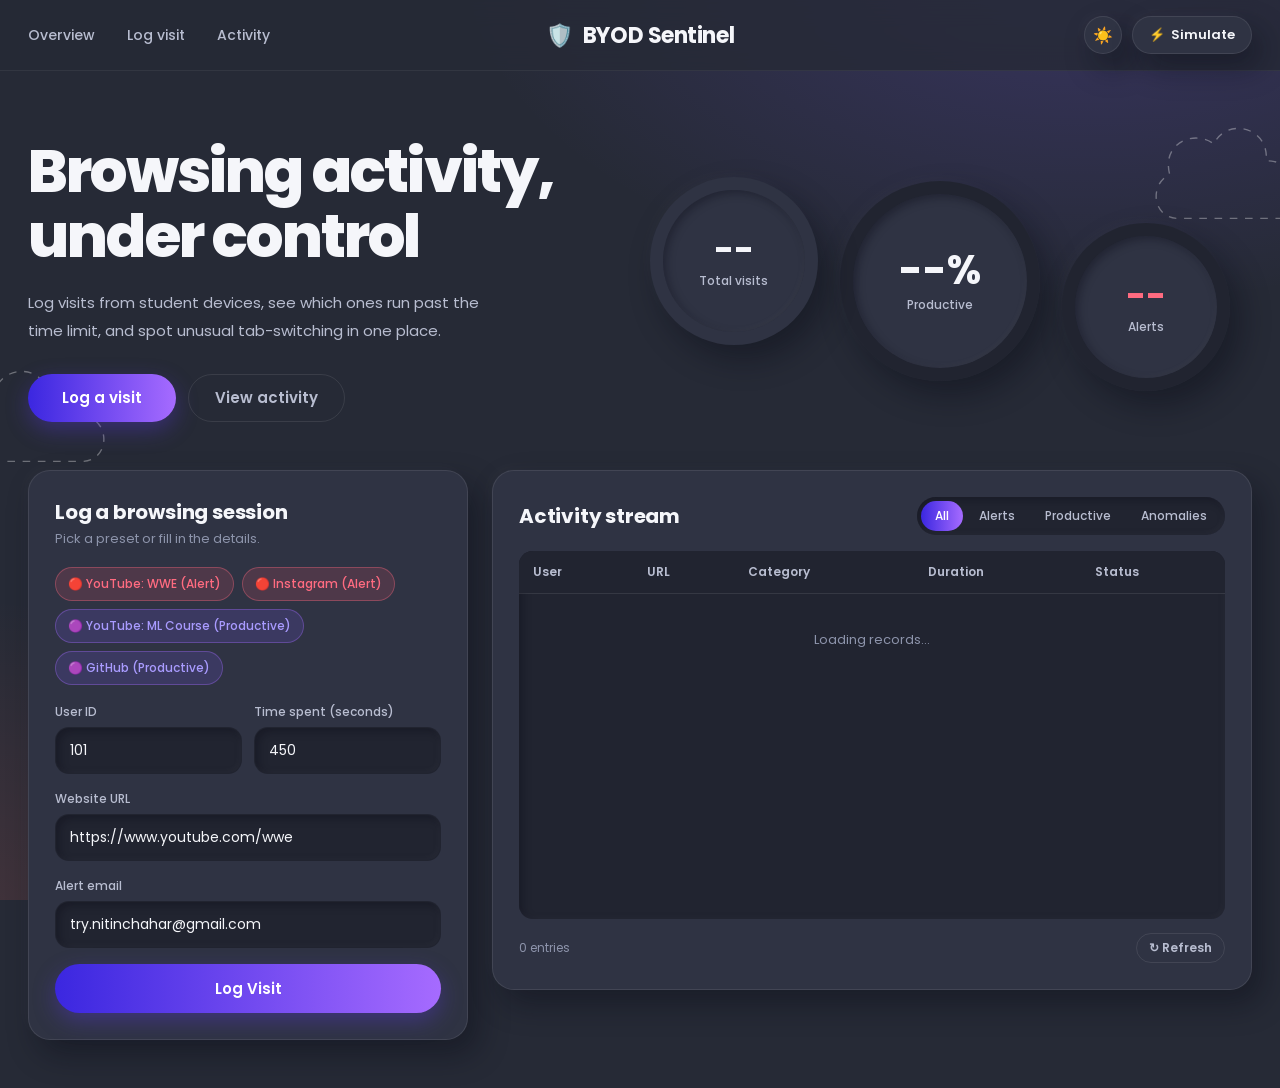
==== commit b252a02e: "Redesign dashboard UI" ====
--- a/frontend/index.html
+++ b/frontend/index.html
@@ -6,14 +6,20 @@
     <title>BYOD Sentinel</title>
     <link rel="preconnect" href="https://fonts.googleapis.com">
     <link rel="preconnect" href="https://fonts.gstatic.com" crossorigin>
-    <link href="https://fonts.googleapis.com/css2?family=Outfit:wght@300;400;500;600;700&family=JetBrains+Mono:wght@400;500&display=swap" rel="stylesheet">
+    <link href="https://fonts.googleapis.com/css2?family=Poppins:wght@400;500;600;700;800&family=JetBrains+Mono:wght@400;500&display=swap" rel="stylesheet">
     <link rel="stylesheet" href="styles.css">
 </head>
 <body>
     <header class="navbar">
-        <div class="nav-container">
+        <nav class="nav-container" aria-label="Main">
+            <div class="nav-links">
+                <a href="#overview">Overview</a>
+                <a href="#logSection">Log visit</a>
+                <a href="#activity">Activity</a>
+            </div>
+
             <div class="brand">
-                <span class="brand-icon">🛡️</span>
+                <span class="brand-icon" aria-hidden="true">🛡️</span>
                 <span class="brand-title">BYOD Sentinel</span>
             </div>
 
@@ -21,45 +27,62 @@
                 <button type="button" class="theme-toggle" id="themeToggle" aria-label="Toggle theme">
                     <span class="theme-icon" id="themeIcon">☀️</span>
                 </button>
-                <button class="btn btn-secondary btn-sm" id="btnQuickSimulate">
-                    <span>⚡</span> Simulate
+                <button type="button" class="btn btn-secondary btn-sm" id="btnQuickSimulate">
+                    <span aria-hidden="true">⚡</span> Simulate
                 </button>
             </div>
-        </div>
+        </nav>
     </header>
 
     <main class="main-layout">
-        <!-- Minimal Metrics Overview -->
-        <section class="metrics-grid">
-            <div class="metric-card">
-                <div class="metric-title">Total Visits</div>
-                <div class="metric-value" id="kpiTotalVisits">--</div>
-            </div>
+        <!-- Hero + gauges -->
+        <section class="hero" id="overview">
+            <svg class="cloud cloud-a" viewBox="0 0 260 170" aria-hidden="true"><path d="M10 160 H170 C200 160 205 120 180 108 C190 70 150 55 128 72 C112 40 62 52 66 92 C30 90 20 140 10 160Z"/></svg>
+            <svg class="cloud cloud-b" viewBox="0 0 260 170" aria-hidden="true"><path d="M10 160 H170 C200 160 205 120 180 108 C190 70 150 55 128 72 C112 40 62 52 66 92 C30 90 20 140 10 160Z"/></svg>
 
-            <div class="metric-card">
-                <div class="metric-title">Productive Ratio</div>
-                <div class="metric-value" id="kpiProductivityRatio">--%</div>
-                <div class="progress-bar-container">
-                    <div class="progress-bar-fill" id="productivityProgressBar" style="width: 0%;"></div>
+            <div class="hero-copy">
+                <h1>Browsing activity,<br>under control</h1>
+                <p>Log visits from student devices, see which ones run past the time limit, and spot unusual tab-switching in one place.</p>
+                <div class="hero-actions">
+                    <a href="#logSection" class="btn btn-primary btn-pill">Log a visit</a>
+                    <a href="#activity" class="btn btn-ghost btn-pill">View activity</a>
                 </div>
             </div>
 
-            <div class="metric-card">
-                <div class="metric-title">Alerts Flagged</div>
-                <div class="metric-value alert-text" id="kpiTotalAlerts">--</div>
+            <div class="hero-gauges metrics-grid" aria-live="polite">
+                <div class="gauge gauge-plain">
+                    <div class="gauge-inner">
+                        <div class="metric-value" id="kpiTotalVisits">--</div>
+                        <div class="metric-title">Total visits</div>
+                    </div>
+                </div>
+
+                <div class="gauge gauge-ring" id="productivityRing" style="--p:0;">
+                    <div class="gauge-inner">
+                        <div class="metric-value" id="kpiProductivityRatio">--%</div>
+                        <div class="metric-title">Productive</div>
+                    </div>
+                </div>
+
+                <div class="gauge gauge-ring gauge-warm" id="alertRing" style="--p:0;">
+                    <div class="gauge-inner">
+                        <div class="metric-value alert-text" id="kpiTotalAlerts">--</div>
+                        <div class="metric-title">Alerts</div>
+                    </div>
+                </div>
             </div>
         </section>
 
         <!-- Two-Column Workspace -->
         <div class="dashboard-columns">
             <!-- Left: Log Form -->
-            <div class="column-left">
+            <div class="column-left" id="logSection">
                 <div class="card">
                     <div class="card-header">
-                        <h2>Log Browsing Session</h2>
+                        <h2>Log a browsing session</h2>
+                        <p class="card-sub">Pick a preset or fill in the details.</p>
                     </div>
 
-                    <!-- Presets -->
                     <div class="presets-section">
                         <div class="presets-wrapper">
                             <button type="button" class="preset-chip chip-alert" data-user="101" data-url="https://www.youtube.com/wwe" data-time="450" data-email="try.nitinchahar@gmail.com">
@@ -69,10 +92,10 @@
                                 🔴 Instagram (Alert)
                             </button>
                             <button type="button" class="preset-chip chip-prod" data-user="103" data-url="https://www.youtube.com/watch?v=1L420xXpDTg" data-time="500" data-email="try.nitinchahar@gmail.com">
-                                🟢 YouTube: ML Course (Productive)
+                                🟣 YouTube: ML Course (Productive)
                             </button>
                             <button type="button" class="preset-chip chip-prod" data-user="104" data-url="https://www.github.com" data-time="300" data-email="try.nitinchahar@gmail.com">
-                                🟢 GitHub (Productive)
+                                🟣 GitHub (Productive)
                             </button>
                         </div>
                     </div>
@@ -84,7 +107,7 @@
                                 <input type="number" id="user_id" placeholder="101" required min="1" value="101">
                             </div>
                             <div class="form-group flex-1">
-                                <label for="time_spent">Time Spent (Seconds)</label>
+                                <label for="time_spent">Time spent (seconds)</label>
                                 <input type="number" id="time_spent" placeholder="450" required min="1" value="450">
                             </div>
                         </div>
@@ -95,25 +118,25 @@
                         </div>
 
                         <div class="form-group">
-                            <label for="email">Alert Email</label>
+                            <label for="email">Alert email</label>
                             <input type="email" id="email" placeholder="student@university.edu" required value="try.nitinchahar@gmail.com">
                         </div>
 
-                        <button type="submit" class="btn btn-primary btn-block" id="submitBtn">
+                        <button type="submit" class="btn btn-primary btn-block btn-pill" id="submitBtn">
                             <span id="btnText">Log Visit</span>
                             <span id="btnSpinner" class="spinner" style="display: none;"></span>
                         </button>
                     </form>
 
-                    <div id="responseMessage" class="response-box" style="display: none;"></div>
+                    <div id="responseMessage" class="response-box" style="display: none;" role="status" aria-live="polite"></div>
                 </div>
             </div>
 
             <!-- Right: Activity Feed -->
-            <div class="column-right">
+            <div class="column-right" id="activity">
                 <div class="card stream-card">
                     <div class="stream-header">
-                        <h2>Activity Stream</h2>
+                        <h2>Activity stream</h2>
                         <div class="tab-filters">
                             <button class="tab-btn active" data-filter="all">All</button>
                             <button class="tab-btn" data-filter="alerts">Alerts</button>
@@ -150,7 +173,7 @@
         </div>
     </main>
 
-    <div class="toast-container" id="toastContainer"></div>
+    <div class="toast-container" id="toastContainer" aria-live="polite"></div>
     <script src="app.js"></script>
 </body>
-</html>
+</html>
--- a/frontend/styles.css
+++ b/frontend/styles.css
@@ -1,63 +1,72 @@
-/* ==========================================================================
-   BYOD Sentinel - Minimalist Multi-Theme Design System
-   ========================================================================== */
-
-/* Dark Theme (Default) */
 [data-theme="dark"] {
-    --bg-base: #0B0F19;
-    --bg-card: #111827;
-    --bg-card-subtle: #1E293B;
-    --border-subtle: rgba(255, 255, 255, 0.08);
-    --border-card: rgba(255, 255, 255, 0.12);
-    --border-focus: #6366F1;
-
-    --text-primary: #F8FAFC;
-    --text-secondary: #94A3B8;
-    --text-muted: #64748B;
-
-    --primary: #6366F1;
-    --primary-hover: #4F46E5;
-    --primary-subtle: rgba(99, 102, 241, 0.15);
-
-    --success: #10B981;
-    --success-subtle: rgba(16, 185, 129, 0.15);
-    --success-border: rgba(16, 185, 129, 0.3);
-
-    --danger: #F43F5E;
-    --danger-subtle: rgba(244, 63, 94, 0.15);
-    --danger-border: rgba(244, 63, 94, 0.3);
-
-    --shadow-card: 0 4px 20px rgba(0, 0, 0, 0.35);
-    --table-hover: rgba(255, 255, 255, 0.03);
-}
-
-/* Light Theme */
+    --bg-base: #262A36;
+    --bg-inset: #212430;
+    --bg-card: #2F3343;
+    --bg-card-subtle: #383D50;
+    --border-subtle: rgba(255, 255, 255, 0.06);
+    --border-card: rgba(255, 255, 255, 0.09);
+    --border-focus: #A66BFF;
+
+    --text-primary: #F5F6FA;
+    --text-secondary: #B8BDD0;
+    --text-muted: #8D94AB;
+
+    --primary: #7C5CFF;
+    --primary-subtle: rgba(124, 92, 255, 0.18);
+
+    --success: #A99BFF;
+    --success-subtle: rgba(124, 92, 255, 0.16);
+    --success-border: rgba(166, 107, 255, 0.35);
+
+    --danger: #FF6B80;
+    --danger-subtle: rgba(255, 90, 110, 0.15);
+    --danger-border: rgba(255, 107, 128, 0.35);
+
+    --shadow-card: 10px 14px 30px rgba(8, 10, 20, 0.40), -4px -4px 14px rgba(255, 255, 255, 0.025);
+    --shadow-inset: inset 3px 3px 8px rgba(8, 10, 20, 0.35), inset -2px -2px 6px rgba(255, 255, 255, 0.03);
+    --table-hover: rgba(255, 255, 255, 0.035);
+    --glow: rgba(124, 92, 255, 0.22);
+    --glow-warm: rgba(255, 110, 90, 0.14);
+    --cloud: rgba(255, 255, 255, 0.55);
+}
+
 [data-theme="light"] {
-    --bg-base: #F8FAFC;
-    --bg-card: #FFFFFF;
-    --bg-card-subtle: #F1F5F9;
-    --border-subtle: rgba(0, 0, 0, 0.06);
-    --border-card: rgba(0, 0, 0, 0.1);
-    --border-focus: #4F46E5;
-
-    --text-primary: #0F172A;
-    --text-secondary: #475569;
-    --text-muted: #94A3B8;
-
-    --primary: #4F46E5;
-    --primary-hover: #4338CA;
-    --primary-subtle: rgba(79, 70, 229, 0.1);
-
-    --success: #059669;
-    --success-subtle: rgba(5, 150, 105, 0.1);
-    --success-border: rgba(5, 150, 105, 0.25);
-
-    --danger: #E11D48;
-    --danger-subtle: rgba(225, 29, 72, 0.1);
-    --danger-border: rgba(225, 29, 72, 0.25);
-
-    --shadow-card: 0 4px 18px rgba(0, 0, 0, 0.06);
-    --table-hover: rgba(0, 0, 0, 0.02);
+    --bg-base: #E9ECF5;
+    --bg-inset: #E0E4F0;
+    --bg-card: #F3F5FB;
+    --bg-card-subtle: #E6E9F4;
+    --border-subtle: rgba(30, 35, 70, 0.07);
+    --border-card: rgba(30, 35, 70, 0.10);
+    --border-focus: #6A3FE0;
+
+    --text-primary: #1D2033;
+    --text-secondary: #4B5170;
+    --text-muted: #6F7694;
+
+    --primary: #5B38E8;
+    --primary-subtle: rgba(91, 56, 232, 0.12);
+
+    --success: #5B38E8;
+    --success-subtle: rgba(91, 56, 232, 0.10);
+    --success-border: rgba(91, 56, 232, 0.30);
+
+    --danger: #E0304F;
+    --danger-subtle: rgba(224, 48, 79, 0.10);
+    --danger-border: rgba(224, 48, 79, 0.30);
+
+    --shadow-card: 10px 12px 26px rgba(150, 158, 190, 0.40), -8px -8px 18px rgba(255, 255, 255, 0.9);
+    --shadow-inset: inset 3px 3px 7px rgba(150, 158, 190, 0.35), inset -3px -3px 7px rgba(255, 255, 255, 0.8);
+    --table-hover: rgba(91, 56, 232, 0.05);
+    --glow: rgba(124, 92, 255, 0.16);
+    --glow-warm: rgba(255, 130, 100, 0.14);
+    --cloud: rgba(60, 60, 110, 0.35);
+}
+
+:root {
+    --grad-primary: linear-gradient(90deg, #3B27E0, #A66BFF);
+    --grad-warm: linear-gradient(135deg, #FF4D6D, #FF9A62);
+    --radius-lg: 22px;
+    --radius-md: 14px;
 }
 
 * {
@@ -67,72 +76,77 @@
     transition: background-color 0.2s ease, border-color 0.2s ease, color 0.2s ease;
 }
 
+html { scroll-behavior: smooth; }
+
 body {
-    font-family: 'Outfit', -apple-system, BlinkMacSystemFont, 'Segoe UI', Roboto, sans-serif;
+    font-family: 'Poppins', -apple-system, BlinkMacSystemFont, 'Segoe UI', Roboto, sans-serif;
     background-color: var(--bg-base);
+    background-image:
+        radial-gradient(900px 500px at 85% -5%, var(--glow), transparent 70%),
+        radial-gradient(700px 500px at -5% 105%, var(--glow-warm), transparent 70%);
+    background-attachment: fixed;
     color: var(--text-primary);
     min-height: 100vh;
     display: flex;
     flex-direction: column;
-}
-
-/* Navbar */
+    line-height: 1.5;
+}
+
+:focus-visible {
+    outline: 2px solid var(--border-focus);
+    outline-offset: 2px;
+}
+
+/* Navbar: links left, brand centre, actions right */
 .navbar {
-    background: var(--bg-card);
-    border-bottom: 1px solid var(--border-subtle);
     position: sticky;
     top: 0;
     z-index: 100;
+    background: color-mix(in srgb, var(--bg-base) 82%, transparent);
+    backdrop-filter: blur(12px);
+    border-bottom: 1px solid var(--border-subtle);
 }
 
 .nav-container {
     max-width: 1280px;
     margin: 0 auto;
-    padding: 14px 24px;
-    display: flex;
-    justify-content: space-between;
-    align-items: center;
-}
-
-.brand {
-    display: flex;
-    align-items: center;
-    gap: 10px;
-}
-
-.brand-icon {
-    font-size: 20px;
-}
-
-.brand-title {
-    font-size: 18px;
-    font-weight: 700;
-    letter-spacing: -0.01em;
-}
-
-.nav-actions {
-    display: flex;
-    align-items: center;
-    gap: 10px;
-}
-
-/* Theme Toggle Button */
+    padding: 16px 28px;
+    display: grid;
+    grid-template-columns: 1fr auto 1fr;
+    align-items: center;
+    gap: 16px;
+}
+
+.nav-links { display: flex; gap: 32px; }
+.nav-links a {
+    color: var(--text-secondary);
+    text-decoration: none;
+    font-size: 14px;
+    font-weight: 500;
+}
+.nav-links a:hover { color: var(--text-primary); }
+
+.brand { display: flex; align-items: center; gap: 10px; }
+.brand-icon { font-size: 22px; }
+.brand-title { font-size: 22px; font-weight: 700; letter-spacing: -0.02em; }
+
+.nav-actions { display: flex; align-items: center; justify-content: flex-end; gap: 10px; }
+
 .theme-toggle {
-    background: var(--bg-card-subtle);
+    background: var(--bg-card);
     border: 1px solid var(--border-card);
+    box-shadow: var(--shadow-card);
     color: var(--text-primary);
-    width: 36px;
-    height: 36px;
-    border-radius: 8px;
+    width: 38px;
+    height: 38px;
+    border-radius: 50%;
     display: flex;
     align-items: center;
     justify-content: center;
     cursor: pointer;
     font-size: 16px;
 }
-.theme-toggle:hover {
-    border-color: var(--primary);
-}
+.theme-toggle:hover { border-color: var(--primary); }
 
 /* Buttons */
 .btn {
@@ -144,363 +158,321 @@
     font-weight: 600;
     border: none;
     cursor: pointer;
-    border-radius: 8px;
-    transition: all 0.2s ease;
-}
-
-.btn-sm {
-    padding: 7px 14px;
-    font-size: 13px;
-}
-
-.btn-xs {
-    padding: 4px 10px;
-    font-size: 11px;
-    border-radius: 6px;
-}
-
-.btn-block {
-    width: 100%;
-    padding: 12px;
-    font-size: 14px;
-}
+    border-radius: 10px;
+    text-decoration: none;
+    transition: transform 0.15s ease, box-shadow 0.2s ease, background-color 0.2s ease, color 0.2s ease;
+}
+.btn:disabled { opacity: 0.7; cursor: progress; }
+.btn-pill { border-radius: 999px; }
+.btn-sm { padding: 8px 16px; font-size: 13px; border-radius: 999px; }
+.btn-xs { padding: 5px 12px; font-size: 12px; border-radius: 999px; }
+.btn-block { width: 100%; padding: 13px; font-size: 15px; }
 
 .btn-primary {
-    background: var(--primary);
-    color: #FFFFFF;
-}
-.btn-primary:hover {
-    background: var(--primary-hover);
-}
+    background: var(--grad-primary);
+    color: #fff;
+    padding: 13px 34px;
+    font-size: 15px;
+    box-shadow: 0 8px 22px rgba(91, 56, 232, 0.35);
+}
+.btn-primary:hover:not(:disabled) { transform: translateY(-1px); box-shadow: 0 12px 26px rgba(91, 56, 232, 0.5); }
+.btn-block.btn-primary { padding: 13px; }
 
 .btn-secondary {
-    background: var(--bg-card-subtle);
+    background: var(--bg-card);
     border: 1px solid var(--border-card);
+    box-shadow: var(--shadow-card);
     color: var(--text-primary);
 }
-.btn-secondary:hover {
-    border-color: var(--primary);
-}
+.btn-secondary:hover { border-color: var(--primary); }
 
 .btn-ghost {
     background: transparent;
-    border: 1px solid transparent;
-    color: var(--text-secondary);
-}
-.btn-ghost:hover {
-    background: var(--bg-card-subtle);
-    color: var(--text-primary);
-}
+    border: 1px solid var(--border-card);
+    color: var(--text-secondary);
+}
+.btn-ghost:hover { background: var(--bg-card-subtle); color: var(--text-primary); }
+.btn-ghost.btn-pill { padding: 12px 26px; font-size: 15px; }
 
 /* Layout */
 .main-layout {
     max-width: 1280px;
     width: 100%;
     margin: 0 auto;
-    padding: 24px;
+    padding: 12px 28px 48px;
     display: flex;
     flex-direction: column;
-    gap: 20px;
+    gap: 40px;
     flex: 1;
 }
 
-/* Metrics Overview */
-.metrics-grid {
+/* Hero */
+.hero {
+    position: relative;
     display: grid;
-    grid-template-columns: repeat(auto-fit, minmax(220px, 1fr));
-    gap: 16px;
-}
-
-.metric-card {
+    grid-template-columns: minmax(0, 1fr) minmax(0, 1.1fr);
+    align-items: center;
+    gap: 32px;
+    padding: 56px 0 8px;
+    scroll-margin-top: 80px;
+}
+
+.hero-copy { position: relative; z-index: 1; }
+
+.hero h1 {
+    font-size: clamp(36px, 5vw, 60px);
+    font-weight: 800;
+    line-height: 1.08;
+    letter-spacing: -0.03em;
+    margin-bottom: 20px;
+}
+
+.hero p {
+    color: var(--text-secondary);
+    font-size: 15px;
+    line-height: 1.9;
+    max-width: 460px;
+    margin-bottom: 28px;
+}
+
+.hero-actions { display: flex; flex-wrap: wrap; gap: 12px; }
+
+.cloud {
+    position: absolute;
+    width: 220px;
+    fill: none;
+    stroke: var(--cloud);
+    stroke-width: 1.6;
+    stroke-dasharray: 9 9;
+    opacity: 0.6;
+    pointer-events: none;
+}
+.cloud-a { left: -90px; bottom: -40px; }
+.cloud-b { right: -70px; top: 0; transform: scaleX(-1); }
+
+/* Gauges (metric cards) */
+.hero-gauges {
+    position: relative;
+    z-index: 1;
+    display: flex;
+    justify-content: center;
+    align-items: center;
+    gap: 22px;
+    flex-wrap: wrap;
+}
+
+.gauge {
+    width: 168px;
+    height: 168px;
+    border-radius: 50%;
+    display: grid;
+    place-items: center;
     background: var(--bg-card);
-    border: 1px solid var(--border-card);
-    border-radius: 12px;
-    padding: 18px 20px;
     box-shadow: var(--shadow-card);
 }
-
+.gauge-ring {
+    background:
+        conic-gradient(from 0deg, #3B27E0, #A66BFF calc(var(--p) * 1%), var(--bg-inset) 0);
+}
+.gauge-ring.gauge-warm {
+    background:
+        conic-gradient(from 0deg, #FF4D6D, #FF9A62 calc(var(--p) * 1%), var(--bg-inset) 0);
+}
+.gauge:nth-child(2) { width: 200px; height: 200px; }
+.gauge:nth-child(3) { transform: translateY(26px); }
+.gauge:nth-child(1) { transform: translateY(-20px); }
+
+.gauge-inner {
+    width: calc(100% - 26px);
+    aspect-ratio: 1;
+    border-radius: 50%;
+    background: var(--bg-card);
+    box-shadow: var(--shadow-inset);
+    display: flex;
+    flex-direction: column;
+    align-items: center;
+    justify-content: center;
+    text-align: center;
+}
+
+.metric-value { font-size: 34px; font-weight: 700; line-height: 1.1; }
+.gauge:nth-child(2) .metric-value { font-size: 40px; }
+.metric-value.alert-text { color: var(--danger); }
 .metric-title {
     font-size: 12px;
     color: var(--text-secondary);
-    font-weight: 600;
-    text-transform: uppercase;
-    letter-spacing: 0.05em;
-    margin-bottom: 6px;
-}
-
-.metric-value {
-    font-size: 26px;
-    font-weight: 700;
-    color: var(--text-primary);
-}
-
-.metric-value.alert-text {
-    color: var(--danger);
-}
-
-.progress-bar-container {
-    height: 5px;
-    background: var(--border-subtle);
-    border-radius: 999px;
-    overflow: hidden;
-    margin-top: 10px;
-}
-
-.progress-bar-fill {
-    height: 100%;
-    background: var(--success);
-    border-radius: 999px;
-    transition: width 0.3s ease;
+    font-weight: 500;
+    margin-top: 4px;
 }
 
 /* Columns */
 .dashboard-columns {
     display: grid;
-    grid-template-columns: 440px 1fr;
-    gap: 20px;
+    grid-template-columns: 440px minmax(0, 1fr);
+    gap: 24px;
     align-items: start;
 }
+.column-left, .column-right { scroll-margin-top: 90px; }
 
 .card {
     background: var(--bg-card);
     border: 1px solid var(--border-card);
-    border-radius: 12px;
-    padding: 22px;
+    border-radius: var(--radius-lg);
+    padding: 26px;
     box-shadow: var(--shadow-card);
 }
 
-.card-header {
-    margin-bottom: 16px;
-}
-
-.card-header h2 {
-    font-size: 17px;
-    font-weight: 700;
-}
+.card-header { margin-bottom: 18px; }
+.card-header h2, .stream-header h2 { font-size: 20px; font-weight: 700; letter-spacing: -0.01em; }
+.card-sub { font-size: 13px; color: var(--text-muted); margin-top: 2px; }
 
 /* Presets */
-.presets-section {
-    margin-bottom: 16px;
-}
-
-.presets-wrapper {
-    display: flex;
-    flex-wrap: wrap;
-    gap: 6px;
-}
+.presets-section { margin-bottom: 18px; }
+.presets-wrapper { display: flex; flex-wrap: wrap; gap: 8px; }
 
 .preset-chip {
     font-family: inherit;
-    font-size: 11px;
-    font-weight: 600;
-    padding: 5px 9px;
-    border-radius: 6px;
+    font-size: 12px;
+    font-weight: 500;
+    padding: 7px 12px;
+    border-radius: 999px;
     border: 1px solid transparent;
     cursor: pointer;
 }
-
-.chip-alert {
-    background: var(--danger-subtle);
-    border-color: var(--danger-border);
-    color: var(--danger);
-}
-
-.chip-prod {
-    background: var(--success-subtle);
-    border-color: var(--success-border);
-    color: var(--success);
-}
+.preset-chip:hover { filter: brightness(1.15); }
+.chip-alert { background: var(--danger-subtle); border-color: var(--danger-border); color: var(--danger); }
+.chip-prod { background: var(--success-subtle); border-color: var(--success-border); color: var(--success); }
 
 /* Form */
-.form-row {
-    display: flex;
-    gap: 12px;
-}
-
-.flex-1 {
-    flex: 1;
-}
-
-.form-group {
-    display: flex;
-    flex-direction: column;
-    margin-bottom: 14px;
-}
+.form-row { display: flex; gap: 12px; }
+.flex-1 { flex: 1; min-width: 0; }
+.form-group { display: flex; flex-direction: column; margin-bottom: 16px; }
 
 label {
-    font-size: 11px;
-    font-weight: 600;
-    text-transform: uppercase;
-    letter-spacing: 0.05em;
-    color: var(--text-secondary);
-    margin-bottom: 5px;
+    font-size: 12px;
+    font-weight: 500;
+    color: var(--text-secondary);
+    margin-bottom: 6px;
 }
 
 input {
-    background: var(--bg-card-subtle);
-    border: 1px solid var(--border-card);
-    border-radius: 8px;
-    padding: 10px 12px;
+    background: var(--bg-inset);
+    border: 1px solid transparent;
+    box-shadow: var(--shadow-inset);
+    border-radius: var(--radius-md);
+    padding: 12px 14px;
     color: var(--text-primary);
     font-size: 14px;
     font-family: inherit;
-}
-input:focus {
-    outline: none;
-    border-color: var(--border-focus);
-}
+    width: 100%;
+}
+input:focus { outline: none; border-color: var(--border-focus); }
 
 .response-box {
-    margin-top: 14px;
-    padding: 12px;
-    border-radius: 8px;
+    margin-top: 16px;
+    padding: 14px;
+    border-radius: var(--radius-md);
     font-size: 13px;
 }
 
-/* Stream Table */
-.stream-card {
-    display: flex;
-    flex-direction: column;
-    min-height: 520px;
-}
+/* Stream table */
+.stream-card { display: flex; flex-direction: column; min-height: 520px; }
 
 .stream-header {
     display: flex;
     justify-content: space-between;
     align-items: center;
-    margin-bottom: 14px;
-    gap: 8px;
+    margin-bottom: 16px;
+    gap: 10px;
     flex-wrap: wrap;
 }
 
-.stream-header h2 {
-    font-size: 17px;
-    font-weight: 700;
-}
-
 .tab-filters {
     display: flex;
-    gap: 4px;
-    background: var(--bg-card-subtle);
-    padding: 2px;
-    border-radius: 8px;
+    gap: 2px;
+    background: var(--bg-inset);
+    box-shadow: var(--shadow-inset);
+    padding: 4px;
+    border-radius: 999px;
 }
 
 .tab-btn {
     background: transparent;
     border: none;
-    padding: 5px 10px;
+    padding: 6px 14px;
     font-size: 12px;
     font-weight: 500;
     color: var(--text-secondary);
-    border-radius: 6px;
+    border-radius: 999px;
     cursor: pointer;
     font-family: inherit;
 }
-.tab-btn.active {
-    background: var(--primary);
-    color: #FFFFFF;
-}
+.tab-btn:hover { color: var(--text-primary); }
+.tab-btn.active { background: var(--grad-primary); color: #fff; }
 
 .table-wrapper {
     flex: 1;
-    overflow-y: auto;
+    overflow: auto;
     max-height: 440px;
-    border: 1px solid var(--border-subtle);
-    border-radius: 8px;
-}
-
-.data-table {
-    width: 100%;
-    border-collapse: collapse;
-    font-size: 13px;
-    text-align: left;
-}
+    background: var(--bg-inset);
+    box-shadow: var(--shadow-inset);
+    border-radius: var(--radius-md);
+}
+
+.data-table { width: 100%; border-collapse: collapse; font-size: 13px; text-align: left; }
 
 .data-table th {
-    background: var(--bg-card-subtle);
-    padding: 10px 12px;
-    color: var(--text-secondary);
-    font-size: 11px;
-    text-transform: uppercase;
-    letter-spacing: 0.05em;
+    background: var(--bg-inset);
+    padding: 12px 14px;
+    color: var(--text-secondary);
+    font-size: 12px;
+    font-weight: 600;
     position: sticky;
     top: 0;
     z-index: 10;
     border-bottom: 1px solid var(--border-card);
 }
 
-.data-table td {
-    padding: 10px 12px;
-    border-bottom: 1px solid var(--border-subtle);
-}
-
-.data-table tr:hover td {
-    background: var(--table-hover);
-}
-
-.table-empty {
-    text-align: center;
-    padding: 30px !important;
-    color: var(--text-muted);
-}
+.data-table td { padding: 12px 14px; border-bottom: 1px solid var(--border-subtle); }
+.data-table tr:last-child td { border-bottom: none; }
+.data-table tr:hover td { background: var(--table-hover); }
+
+.table-empty { text-align: center; padding: 36px !important; color: var(--text-muted); }
 
 .user-badge {
     font-family: 'JetBrains Mono', monospace;
     font-size: 11px;
     background: var(--bg-card-subtle);
-    padding: 2px 6px;
-    border-radius: 4px;
-    font-weight: 600;
-}
-
-.url-cell {
-    max-width: 240px;
-    overflow: hidden;
-    text-overflow: ellipsis;
-    white-space: nowrap;
-}
-.url-cell a {
-    color: var(--primary);
-    text-decoration: none;
-}
-.url-cell a:hover {
-    text-decoration: underline;
-}
-
-.tag {
+    padding: 3px 8px;
+    border-radius: 999px;
+    font-weight: 500;
+}
+
+.url-cell { max-width: 240px; overflow: hidden; text-overflow: ellipsis; white-space: nowrap; }
+.url-cell a { color: var(--success); text-decoration: none; }
+.url-cell a:hover { text-decoration: underline; }
+
+.tag { display: inline-block; padding: 3px 10px; border-radius: 999px; font-size: 11px; font-weight: 600; }
+.tag-prod { background: var(--success-subtle); color: var(--success); border: 1px solid var(--success-border); }
+.tag-danger { background: var(--danger-subtle); color: var(--danger); border: 1px solid var(--danger-border); }
+
+.badge-alert {
     display: inline-block;
-    padding: 2px 8px;
+    background: var(--grad-warm);
+    color: #fff;
+    font-weight: 700;
+    font-size: 10px;
+    letter-spacing: 0.04em;
+    padding: 3px 9px;
     border-radius: 999px;
-    font-size: 11px;
-    font-weight: 600;
-}
-.tag-prod {
-    background: var(--success-subtle);
-    color: var(--success);
-    border: 1px solid var(--success-border);
-}
-.tag-danger {
-    background: var(--danger-subtle);
-    color: var(--danger);
-    border: 1px solid var(--danger-border);
-}
-
-.badge-alert {
-    color: var(--danger);
-    font-weight: 700;
-    font-size: 11px;
-}
-.badge-normal {
-    color: var(--text-muted);
-    font-size: 11px;
-}
+}
+.badge-normal { color: var(--text-muted); font-size: 12px; }
 
 .stream-footer {
     display: flex;
     justify-content: space-between;
     align-items: center;
-    margin-top: 12px;
+    margin-top: 14px;
     font-size: 12px;
     color: var(--text-muted);
 }
@@ -508,40 +480,55 @@
 /* Toast */
 .toast-container {
     position: fixed;
-    bottom: 20px;
-    right: 20px;
+    bottom: 22px;
+    right: 22px;
     display: flex;
     flex-direction: column;
     gap: 8px;
     z-index: 2000;
 }
-
 .toast {
     background: var(--bg-card);
     border: 1px solid var(--border-card);
-    border-radius: 8px;
-    padding: 10px 14px;
+    border-left: 3px solid #A66BFF;
+    border-radius: var(--radius-md);
+    padding: 12px 16px;
     box-shadow: var(--shadow-card);
     font-size: 13px;
-    display: flex;
-    align-items: center;
-    gap: 10px;
 }
 
 .spinner {
-    width: 12px;
-    height: 12px;
+    width: 14px;
+    height: 14px;
     border: 2px solid rgba(255, 255, 255, 0.3);
-    border-top-color: #FFFFFF;
+    border-top-color: #fff;
     border-radius: 50%;
     animation: spin 0.8s linear infinite;
     display: inline-block;
 }
-
 @keyframes spin { to { transform: rotate(360deg); } }
 
-@media (max-width: 900px) {
-    .dashboard-columns {
-        grid-template-columns: 1fr;
-    }
-}
+@media (max-width: 1000px) {
+    .hero { grid-template-columns: 1fr; padding-top: 32px; }
+    .hero-gauges { padding: 24px 0; }
+    .dashboard-columns { grid-template-columns: 1fr; }
+}
+
+@media (max-width: 720px) {
+    .nav-container { grid-template-columns: auto 1fr; padding: 12px 16px; }
+    .nav-links { display: none; }
+    .brand-title { font-size: 18px; }
+    .main-layout { padding: 8px 16px 40px; }
+    .gauge { width: 130px; height: 130px; }
+    .gauge:nth-child(2) { width: 150px; height: 150px; }
+    .gauge .metric-value, .gauge:nth-child(2) .metric-value { font-size: 26px; }
+    .gauge:nth-child(1), .gauge:nth-child(3) { transform: none; }
+    .form-row { flex-direction: column; gap: 0; }
+    .card { padding: 20px; }
+}
+
+@media (prefers-reduced-motion: reduce) {
+    html { scroll-behavior: auto; }
+    * { transition: none !important; }
+    .spinner { animation-duration: 2s; }
+}
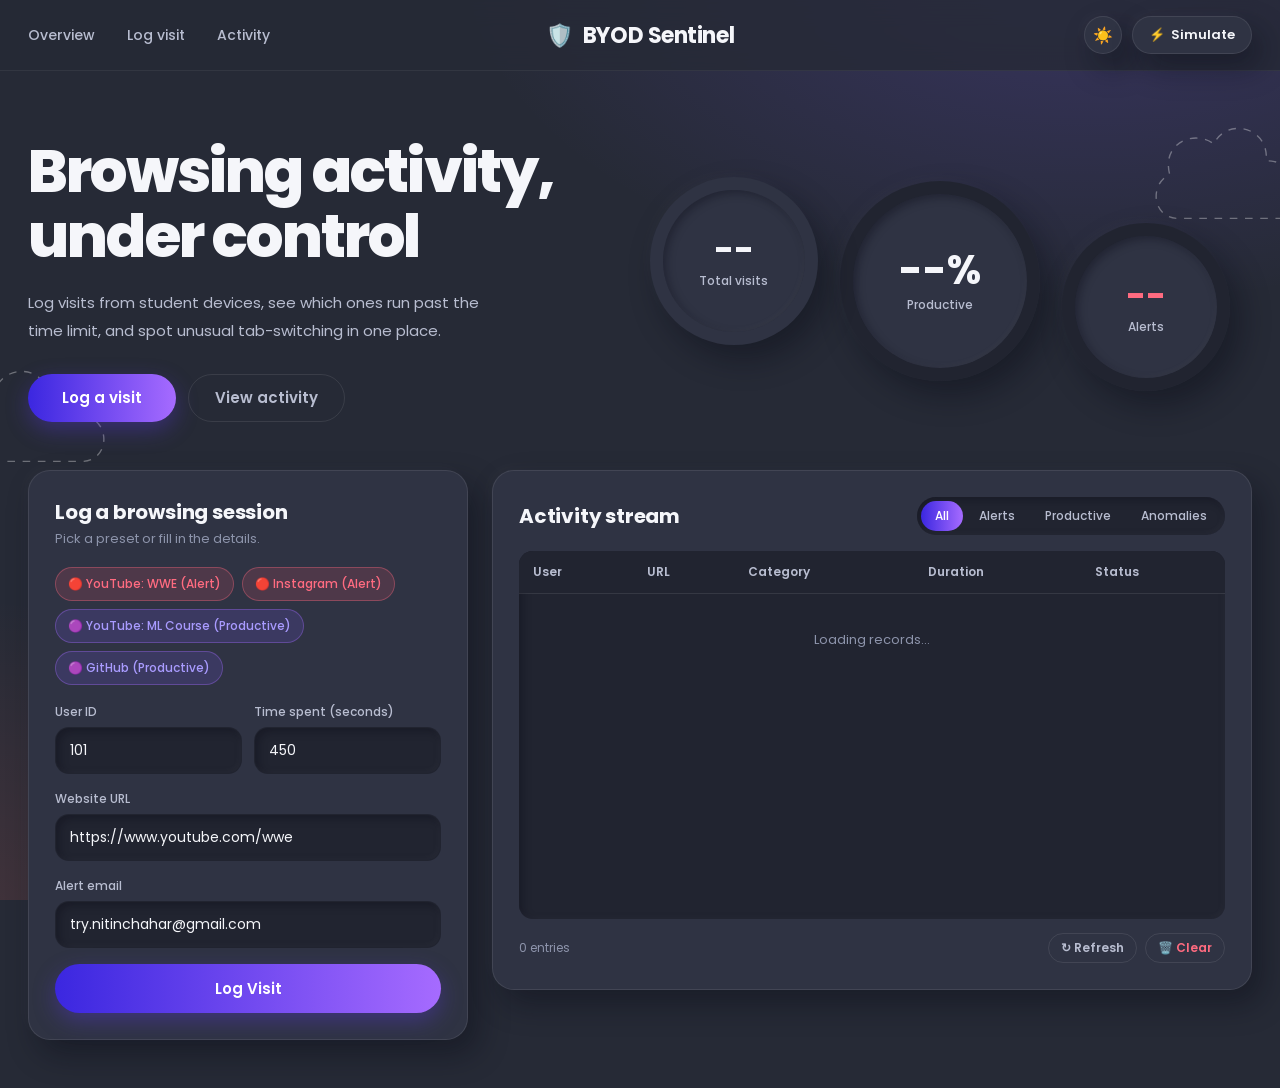
==== commit 0590c327: "feat: reset default logs and add clear activity button" ====
--- a/frontend/index.html
+++ b/frontend/index.html
@@ -166,7 +166,10 @@
 
                     <div class="stream-footer">
                         <span id="logsCountText">0 entries</span>
-                        <button class="btn btn-ghost btn-xs" id="btnRefreshLogs">↻ Refresh</button>
+                        <div style="display: flex; gap: 8px;">
+                            <button class="btn btn-ghost btn-xs" id="btnRefreshLogs">↻ Refresh</button>
+                            <button class="btn btn-ghost btn-xs text-danger" id="btnClearLogs">🗑️ Clear</button>
+                        </div>
                     </div>
                 </div>
             </div>
--- a/frontend/styles.css
+++ b/frontend/styles.css
@@ -193,6 +193,8 @@
 }
 .btn-ghost:hover { background: var(--bg-card-subtle); color: var(--text-primary); }
 .btn-ghost.btn-pill { padding: 12px 26px; font-size: 15px; }
+.btn-ghost.text-danger { color: var(--danger); }
+.btn-ghost.text-danger:hover { background: var(--danger-subtle); border-color: var(--danger-border); color: var(--danger); }
 
 /* Layout */
 .main-layout {
